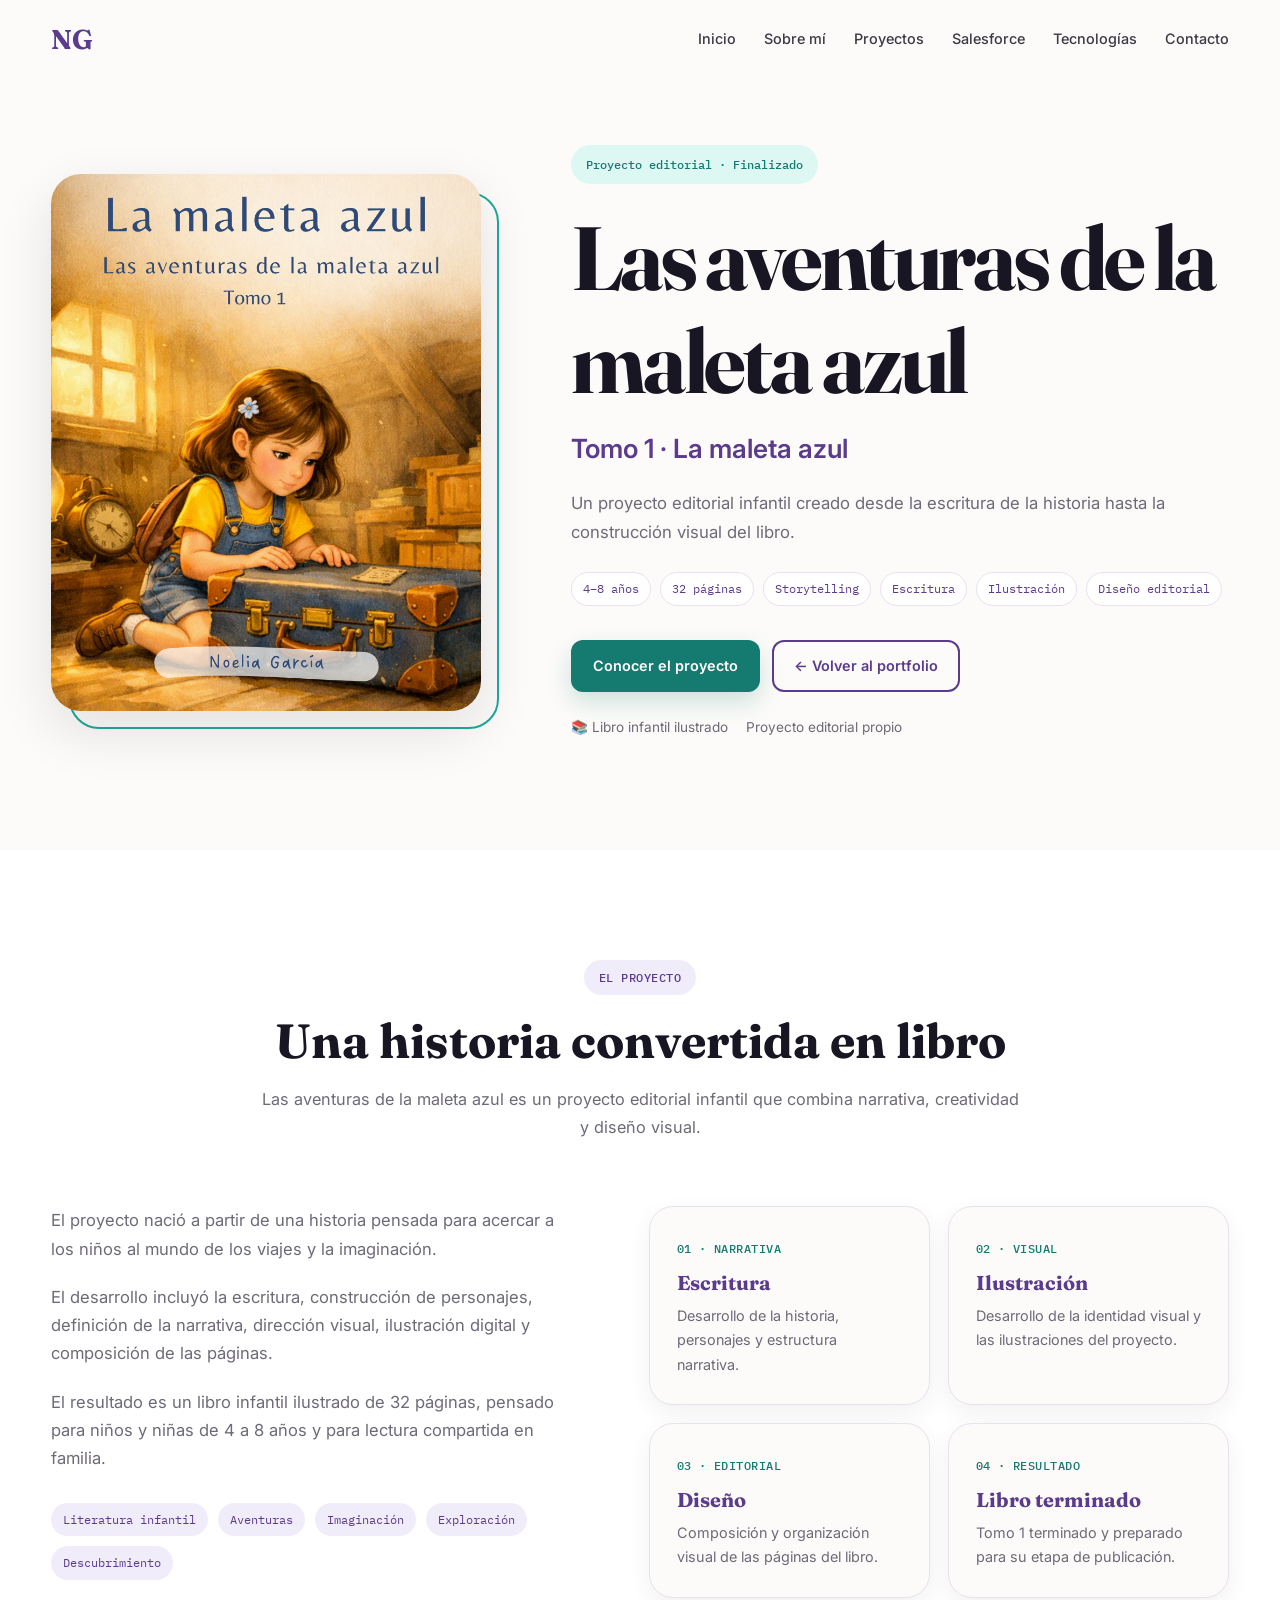
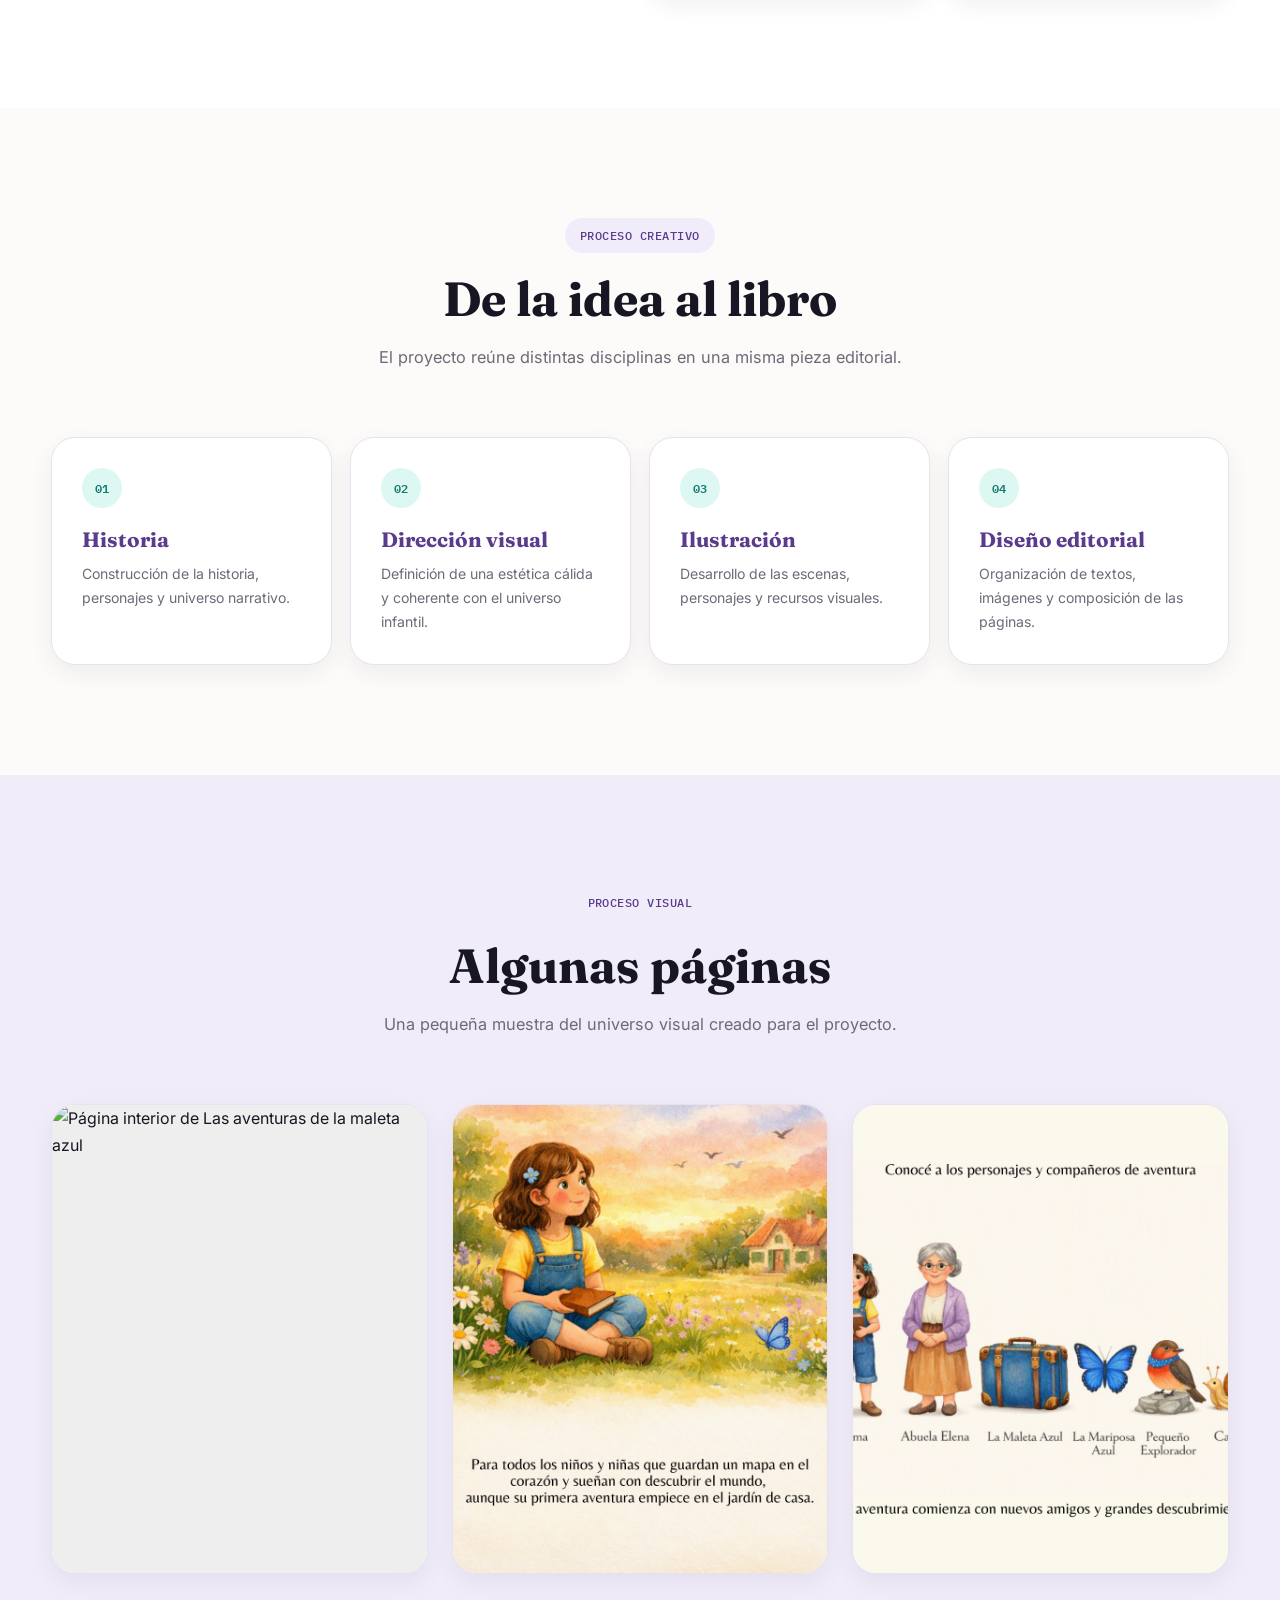
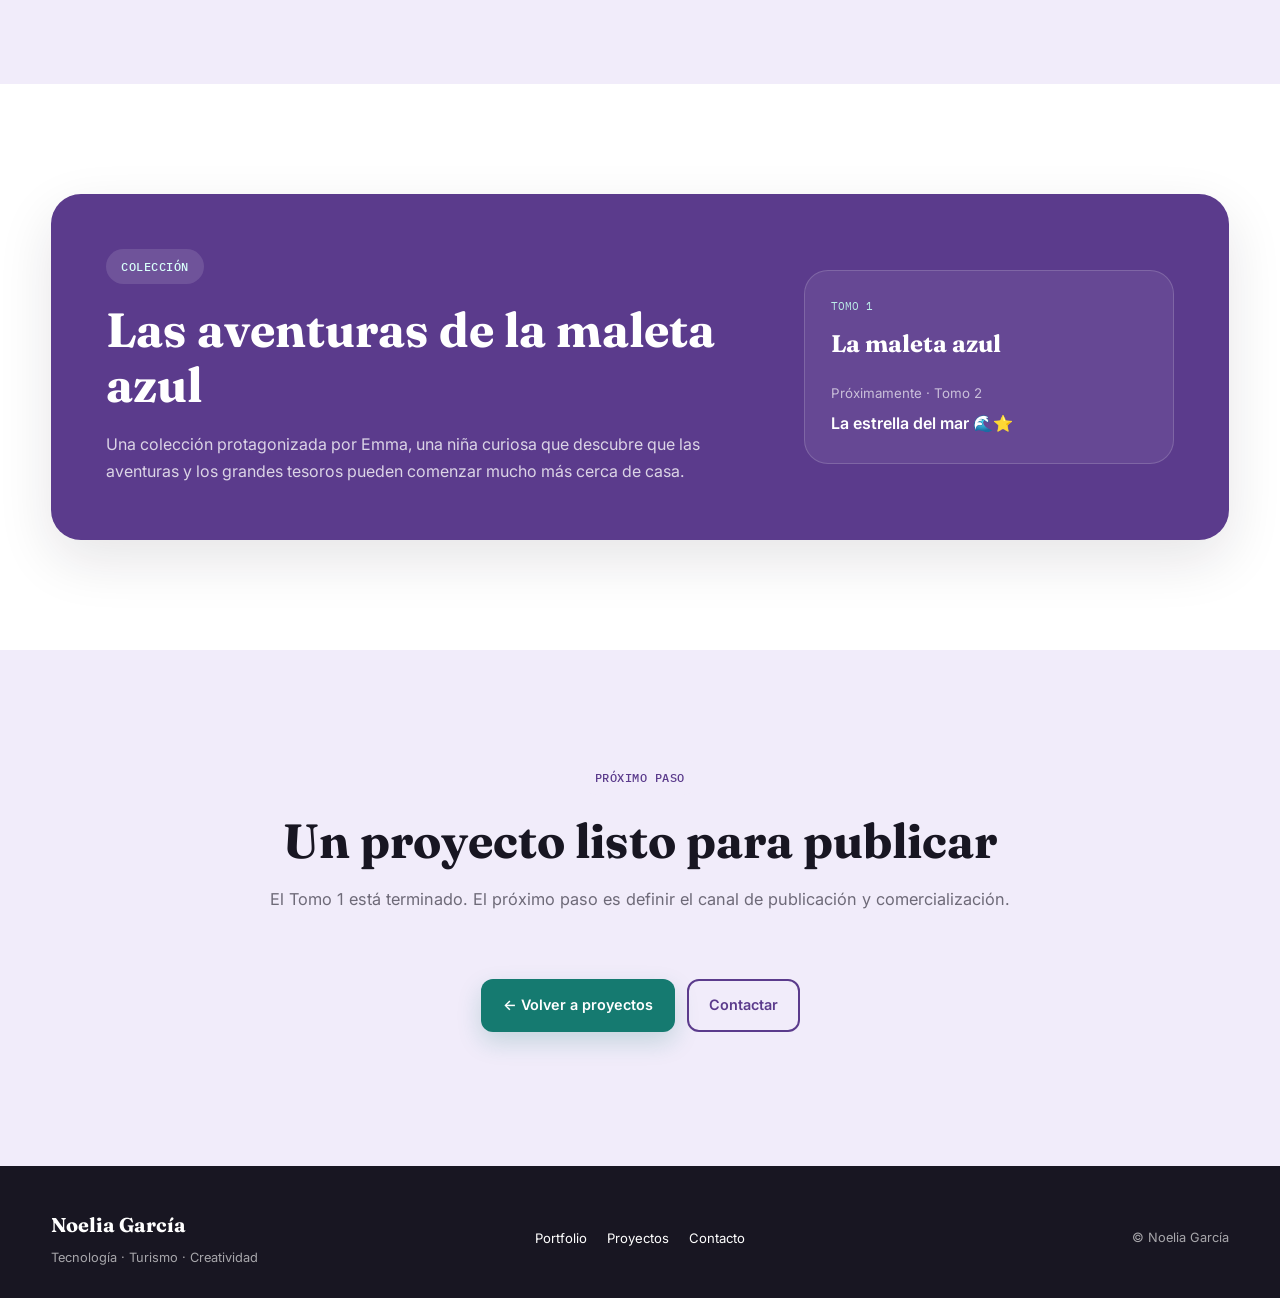
==== proyectos/maleta-azul/index.html @ 03e965e7 "Actualiza portfolio y agrega La Maleta Azul" ====
<!DOCTYPE html>
<html lang="es">

<head>

    <meta charset="UTF-8">

    <meta
        name="viewport"
        content="width=device-width, initial-scale=1.0"
    >

    <meta
        name="description"
        content="Las aventuras de la maleta azul — Tomo 1. Proyecto editorial infantil de Noelia García."
    >

    <meta
        name="author"
        content="Noelia García"
    >

    <meta
        name="theme-color"
        content="#5b3b8c"
    >


    <!-- OPEN GRAPH -->

    <meta
        property="og:title"
        content="Las aventuras de la maleta azul | Noelia García"
    >

    <meta
        property="og:description"
        content="Proyecto editorial infantil: escritura, storytelling, ilustración digital y diseño editorial."
    >

    <meta
        property="og:type"
        content="website"
    >


    <title>
        Las aventuras de la maleta azul | Noelia García
    </title>


    <!-- FAVICON -->

    <link
        rel="icon"
        href="../../favicon.ico"
    >


    <!-- GOOGLE FONTS -->

    <link
        rel="preconnect"
        href="https://fonts.googleapis.com"
    >

    <link
        rel="preconnect"
        href="https://fonts.gstatic.com"
        crossorigin
    >

    <link
        href="https://fonts.googleapis.com/css2?family=Fraunces:wght@500;600;700&family=IBM+Plex+Mono:wght@400;500&family=Inter:wght@300;400;500;600;700&display=swap"
        rel="stylesheet"
    >


    <!-- CSS -->

    <link
        rel="stylesheet"
        href="../../css/style.css"
    >

</head>


<body>


    <!-- =====================================================
         HEADER
    ====================================================== -->

    <header class="header">

        <div class="container header-inner">


            <a
                href="../../index.html"
                class="logo"
                aria-label="Noelia García - Inicio"
            >
                NG
            </a>


            <!-- MENÚ MOBILE -->

            <button
                class="menu-toggle"
                type="button"
                aria-label="Abrir menú"
                aria-expanded="false"
                aria-controls="main-navigation"
            >

                <span></span>
                <span></span>
                <span></span>

            </button>


            <nav
                class="navbar"
                id="main-navigation"
                aria-label="Navegación principal"
            >

                <ul>

                    <li>
                        <a href="../../index.html#home">
                            Inicio
                        </a>
                    </li>

                    <li>
                        <a href="../../index.html#about">
                            Sobre mí
                        </a>
                    </li>

                    <li>
                        <a href="../../index.html#projects">
                            Proyectos
                        </a>
                    </li>

                    <li>
                        <a href="../../index.html#salesforce">
                            Salesforce
                        </a>
                    </li>

                    <li>
                        <a href="../../index.html#skills">
                            Tecnologías
                        </a>
                    </li>

                    <li>
                        <a href="../../index.html#contact">
                            Contacto
                        </a>
                    </li>

                </ul>

            </nav>

        </div>

    </header>



    <main>


        <!-- =====================================================
             HERO DEL PROYECTO
        ====================================================== -->

        <section
            class="hero project-hero"
            id="project"
        >

            <div class="container hero-grid">


                <div class="hero-image">

                    <img
                        src="../../assets/images/projects/maleta-azul/portada.png"
                        alt="Portada de Las aventuras de la maleta azul - Tomo 1"
                    >

                </div>



                <div class="hero-content">

                    <span class="tag">
                        Proyecto editorial · Finalizado
                    </span>


                    <h1>
                        Las aventuras de la maleta azul
                    </h1>


                    <h2>
                        Tomo 1 · La maleta azul
                    </h2>


                    <p class="hero-description">

                        Un proyecto editorial infantil creado
                        desde la escritura de la historia hasta
                        la construcción visual del libro.

                    </p>


                    <div class="hero-tags">

                        <span>4–8 años</span>
                        <span>32 páginas</span>
                        <span>Storytelling</span>
                        <span>Escritura</span>
                        <span>Ilustración</span>
                        <span>Diseño editorial</span>

                    </div>


                    <div class="hero-buttons">

                        <a
                            href="#about-project"
                            class="btn btn-primary"
                        >
                            Conocer el proyecto
                        </a>


                        <a
                            href="../../index.html#projects"
                            class="btn btn-secondary"
                        >
                            ← Volver al portfolio
                        </a>

                    </div>


                    <div class="hero-note">

                        <span>
                            📚 Libro infantil ilustrado
                        </span>

                        <span>
                            Proyecto editorial propio
                        </span>

                    </div>

                </div>

            </div>

        </section>



        <!-- =====================================================
             SOBRE EL PROYECTO
        ====================================================== -->

        <section
            class="about section"
            id="about-project"
        >

            <div class="container">


                <div class="section-header">

                    <span class="section-tag">
                        El proyecto
                    </span>


                    <h2>
                        Una historia convertida en libro
                    </h2>


                    <p>

                        Las aventuras de la maleta azul es un
                        proyecto editorial infantil que combina
                        narrativa, creatividad y diseño visual.

                    </p>

                </div>



                <div class="about-grid">


                    <div class="about-text">

                        <p>

                            El proyecto nació a partir de una historia
                            pensada para acercar a los niños al mundo
                            de los viajes y la imaginación.

                        </p>


                        <p>

                            El desarrollo incluyó la escritura,
                            construcción de personajes, definición
                            de la narrativa, dirección visual,
                            ilustración digital y composición
                            de las páginas.

                        </p>


                        <p>

                            El resultado es un libro infantil
                            ilustrado de 32 páginas, pensado para
                            niños y niñas de 4 a 8 años y para
                            lectura compartida en familia.

                        </p>


                        <div class="project-detail-tags">

                            <span>
                                Literatura infantil
                            </span>

                            <span>
                                Aventuras
                            </span>

                            <span>
                                Imaginación
                            </span>

                            <span>
                                Exploración
                            </span>

                            <span>
                                Descubrimiento
                            </span>

                        </div>

                    </div>



                    <div class="about-cards">


                        <article class="about-card">

                            <span>
                                01 · Narrativa
                            </span>

                            <h3>
                                Escritura
                            </h3>

                            <p>

                                Desarrollo de la historia,
                                personajes y estructura narrativa.

                            </p>

                        </article>



                        <article class="about-card">

                            <span>
                                02 · Visual
                            </span>

                            <h3>
                                Ilustración
                            </h3>

                            <p>

                                Desarrollo de la identidad visual
                                y las ilustraciones del proyecto.

                            </p>

                        </article>



                        <article class="about-card">

                            <span>
                                03 · Editorial
                            </span>

                            <h3>
                                Diseño
                            </h3>

                            <p>

                                Composición y organización visual
                                de las páginas del libro.

                            </p>

                        </article>



                        <article class="about-card">

                            <span>
                                04 · Resultado
                            </span>

                            <h3>
                                Libro terminado
                            </h3>

                            <p>

                                Tomo 1 terminado y preparado
                                para su etapa de publicación.

                            </p>

                        </article>


                    </div>

                </div>

            </div>

        </section>



        <!-- =====================================================
             PROCESO
        ====================================================== -->

        <section class="project-process section">

            <div class="container">


                <div class="section-header">

                    <span class="section-tag">
                        Proceso creativo
                    </span>


                    <h2>
                        De la idea al libro
                    </h2>


                    <p>

                        El proyecto reúne distintas disciplinas
                        en una misma pieza editorial.

                    </p>

                </div>



                <div class="project-process-grid">


                    <article class="process-card">

                        <span class="process-number">
                            01
                        </span>

                        <h3>
                            Historia
                        </h3>

                        <p>

                            Construcción de la historia,
                            personajes y universo narrativo.

                        </p>

                    </article>



                    <article class="process-card">

                        <span class="process-number">
                            02
                        </span>

                        <h3>
                            Dirección visual
                        </h3>

                        <p>

                            Definición de una estética cálida
                            y coherente con el universo infantil.

                        </p>

                    </article>



                    <article class="process-card">

                        <span class="process-number">
                            03
                        </span>

                        <h3>
                            Ilustración
                        </h3>

                        <p>

                            Desarrollo de las escenas,
                            personajes y recursos visuales.

                        </p>

                    </article>



                    <article class="process-card">

                        <span class="process-number">
                            04
                        </span>

                        <h3>
                            Diseño editorial
                        </h3>

                        <p>

                            Organización de textos,
                            imágenes y composición de las páginas.

                        </p>

                    </article>


                </div>

            </div>

        </section>



        <!-- =====================================================
             GALERÍA
        ====================================================== -->

        <section
            class="projects section project-gallery"
            id="gallery"
        >

            <div class="container">


                <div class="section-header">

                    <span class="section-tag">
                        Proceso visual
                    </span>


                    <h2>
                        Algunas páginas
                    </h2>


                    <p>

                        Una pequeña muestra del universo visual
                        creado para el proyecto.

                    </p>

                </div>



                <div class="project-gallery-grid">


                    <article class="project-gallery-item">

                        <div class="project-image-wrap">

                            <img
                                src="../../assets/images/projects/maleta-azul/pagina-01.png"
                                alt="Página interior de Las aventuras de la maleta azul"
                                loading="lazy"
                            >

                        </div>

                    </article>



                    <article class="project-gallery-item">

                        <div class="project-image-wrap">

                            <img
                                src="../../assets/images/projects/maleta-azul/pagina-02.png"
                                alt="Página interior de Las aventuras de la maleta azul"
                                loading="lazy"
                            >

                        </div>

                    </article>



                    <article class="project-gallery-item">

                        <div class="project-image-wrap">

                            <img
                                src="../../assets/images/projects/maleta-azul/pagina-03.png"
                                alt="Página interior de Las aventuras de la maleta azul"
                                loading="lazy"
                            >

                        </div>

                    </article>


                </div>

            </div>

        </section>



        <!-- =====================================================
             COLECCIÓN
        ====================================================== -->

        <section class="project-collection section">

            <div class="container">


                <div class="project-collection-card">


                    <div>

                        <span class="section-tag">
                            Colección
                        </span>


                        <h2>
                            Las aventuras de la maleta azul
                        </h2>


                        <p>

                            Una colección protagonizada por Emma,
                            una niña curiosa que descubre que las
                            aventuras y los grandes tesoros pueden
                            comenzar mucho más cerca de casa.

                        </p>

                    </div>



                    <div class="collection-next">

                        <span>
                            TOMO 1
                        </span>

                        <strong>
                            La maleta azul
                        </strong>

                        <small>
                            Próximamente · Tomo 2
                        </small>

                        <b>
                            La estrella del mar 🌊⭐
                        </b>

                    </div>


                </div>

            </div>

        </section>



        <!-- =====================================================
             CTA
        ====================================================== -->

        <section
            class="contact section project-cta"
            id="contact"
        >

            <div class="container contact-container">


                <div class="section-header">

                    <span class="section-tag">
                        Próximo paso
                    </span>


                    <h2>
                        Un proyecto listo para publicar
                    </h2>


                    <p>

                        El Tomo 1 está terminado.
                        El próximo paso es definir el canal
                        de publicación y comercialización.

                    </p>

                </div>


                <div class="hero-buttons">

                    <a
                        href="../../index.html#projects"
                        class="btn btn-primary"
                    >
                        ← Volver a proyectos
                    </a>


                    <a
                        href="../../index.html#contact"
                        class="btn btn-secondary"
                    >
                        Contactar

                    </a>

                </div>

            </div>

        </section>


    </main>



    <!-- =====================================================
         BACK TO TOP
    ====================================================== -->

    <button
        id="backToTop"
        class="back-to-top"
        type="button"
        aria-label="Volver arriba"
    >
        ↑
    </button>



    <!-- =====================================================
         FOOTER
    ====================================================== -->

    <footer class="footer">

        <div class="container footer-inner">


            <div>

                <strong>
                    Noelia García
                </strong>

                <p>
                    Tecnología · Turismo · Creatividad
                </p>

            </div>


            <div class="footer-links">

                <a href="../../index.html">
                    Portfolio
                </a>

                <a href="../../index.html#projects">
                    Proyectos
                </a>

                <a href="../../index.html#contact">
                    Contacto
                </a>

            </div>


            <p class="footer-copy">

                ©
                <span id="currentYear"></span>
                Noelia García

            </p>

        </div>

    </footer>



    <!-- JAVASCRIPT -->

    <script src="../../js/script.js"></script>

</body>

</html>
---- css/style.css ----
/* =====================================================
   VARIABLES
===================================================== */

:root {

    --ink: #181622;
    --paper: #fcfbf9;
    --white: #ffffff;

    --violet: #5b3b8c;
    --violet-dark: #43296b;
    --violet-deep: #30204d;
    --violet-light: #f1ecfa;

    --aqua: #1fa89a;
    --aqua-dark: #157a70;
    --aqua-light: #ddf7f3;

    --stone: #6e6a78;
    --border: #e7e2ee;

    --shadow-sm:
        0 8px 24px rgba(24, 22, 34, 0.06);

    --shadow-md:
        0 20px 55px rgba(24, 22, 34, 0.11);

    --radius-md: 16px;
    --radius-lg: 24px;
    --radius-xl: 30px;

    --max-width: 1180px;

    --transition: 0.3s ease;
}



/* =====================================================
   RESET
===================================================== */

* {
    margin: 0;
    padding: 0;
    box-sizing: border-box;
}


html {
    scroll-behavior: smooth;
    scroll-padding-top: 90px;
}


body {
    background: var(--paper);
    color: var(--ink);

    font-family: 'Inter', sans-serif;

    line-height: 1.7;

    overflow-x: hidden;
}


a {
    color: inherit;
    text-decoration: none;
}


button,
a {
    -webkit-tap-highlight-color: transparent;
}


button {
    font: inherit;
}


a:focus-visible,
button:focus-visible {
    outline: 3px solid var(--aqua);
    outline-offset: 4px;
}


ul {
    list-style: none;
}


img {
    width: 100%;
    display: block;
}


h1,
h2,
h3 {
    font-family: 'Fraunces', serif;
    line-height: 1.15;
    color: var(--ink);
}


p {
    color: var(--stone);
}


.container {
    width: min(92%, var(--max-width));
    margin-inline: auto;
}



/* =====================================================
   SECTIONS
===================================================== */

.section {
    padding: 110px 0;
}


.section-header {
    max-width: 760px;
    margin: 0 auto 65px;
    text-align: center;
}


.section-tag {
    display: inline-block;

    margin-bottom: 18px;

    padding: 7px 15px;

    border-radius: 999px;

    background: var(--violet-light);
    color: var(--violet);

    font-family: 'IBM Plex Mono', monospace;

    font-size: 0.78rem;
    font-weight: 500;

    letter-spacing: 0.04em;
    text-transform: uppercase;
}


.section-header h2 {
    margin-bottom: 18px;

    font-size: clamp(2rem, 4vw, 3rem);
}


.section-header p {
    font-size: 1.02rem;
}



/* =====================================================
   HEADER
===================================================== */

.header {
    position: fixed;

    inset: 0 0 auto;

    z-index: 1000;

    background: rgba(252, 251, 249, 0.94);

    border-bottom: 1px solid transparent;

    backdrop-filter: blur(16px);

    transition:
        box-shadow var(--transition),
        border-color var(--transition);
}


.header.scrolled {

    border-color: var(--border);

    box-shadow:
        0 10px 35px rgba(24, 22, 34, 0.06);

}


.header-inner {

    min-height: 78px;

    display: flex;

    align-items: center;

    justify-content: space-between;

    gap: 30px;

}


.logo {

    color: var(--violet);

    font-family: 'Fraunces', serif;

    font-size: 1.7rem;
    font-weight: 700;

    transition:
        color var(--transition),
        transform var(--transition);

}


.logo:hover {

    color: var(--aqua);

    transform: translateY(-1px);

}


.navbar ul {

    display: flex;

    align-items: center;

    gap: 28px;

}


.navbar a {

    position: relative;

    color: #3d3946;

    font-size: 0.9rem;

    font-weight: 500;

    transition: color var(--transition);

}


.navbar a::after {

    content: '';

    position: absolute;

    left: 0;
    bottom: -7px;

    width: 100%;
    height: 2px;

    background: var(--aqua);

    transform: scaleX(0);

    transform-origin: center;

    transition: transform var(--transition);

}


.navbar a:hover,
.navbar a.active {

    color: var(--aqua-dark);

}


.navbar a:hover::after,
.navbar a.active::after {

    transform: scaleX(1);

}



/* =====================================================
   MENU MOBILE
===================================================== */

.menu-toggle {

    display: none;

    width: 44px;
    height: 44px;

    border: 1px solid var(--border);

    border-radius: 12px;

    background: var(--white);

    cursor: pointer;

}


.menu-toggle span {

    display: block;

    width: 20px;
    height: 2px;

    margin: 4px auto;

    background: var(--violet);

    transition:
        transform var(--transition),
        opacity var(--transition);

}



/* =====================================================
   HERO
===================================================== */

.hero {

    min-height: 100vh;

    padding: 145px 0 90px;

    display: flex;

    align-items: center;

    background: var(--paper);

}


.hero-grid {

    display: grid;

    grid-template-columns:
        minmax(280px, 430px)
        1fr;

    gap: clamp(45px, 7vw, 90px);

    align-items: center;

}


.hero-image {

    position: relative;

}


.hero-image::before {

    content: '';

    position: absolute;

    inset: 18px -18px -18px 18px;

    border: 2px solid var(--aqua);

    border-radius: var(--radius-xl);

    z-index: 0;

    transition:
        transform var(--transition),
        border-color var(--transition);

}


.hero-image:hover::before {

    transform: translate(-5px, -5px);

    border-color: var(--violet);

}


.hero-image img {

    position: relative;

    z-index: 1;

    aspect-ratio: 4 / 5;

    object-fit: cover;

    border-radius: var(--radius-xl);

    box-shadow: var(--shadow-md);

}


.tag {

    display: inline-block;

    margin-bottom: 22px;

    padding: 9px 15px;

    border-radius: 999px;

    background: var(--aqua-light);

    color: var(--aqua-dark);

    font-family: 'IBM Plex Mono', monospace;

    font-size: 0.78rem;
    font-weight: 500;

}


.hero h1 {

    margin-bottom: 18px;

    color: var(--ink);

    font-size: clamp(3.3rem, 7vw, 5.6rem);

    letter-spacing: -0.035em;

}


.hero h2 {

    max-width: 700px;

    margin-bottom: 22px;

    color: var(--violet);

    font-family: 'Inter', sans-serif;

    font-size: clamp(1.2rem, 2.3vw, 1.65rem);

    font-weight: 600;

    line-height: 1.4;

}


.hero-description {

    max-width: 720px;

    margin-bottom: 26px;

    font-size: 1.05rem;

}


.hero-tags,
.project-tech {

    display: flex;

    flex-wrap: wrap;

    gap: 9px;

}


.hero-tags span,
.project-tech span {

    padding: 6px 11px;

    border: 1px solid var(--border);

    border-radius: 999px;

    background: var(--white);

    color: var(--violet);

    font-family: 'IBM Plex Mono', monospace;

    font-size: 0.72rem;

    transition:
        background var(--transition),
        border-color var(--transition),
        color var(--transition);

}


.hero-tags span:hover,
.project-tech span:hover {

    border-color: var(--aqua);

    background: var(--aqua-light);

    color: var(--aqua-dark);

}


.hero-buttons {

    display: flex;

    flex-wrap: wrap;

    gap: 12px;

    margin: 34px 0 24px;

}


.btn {

    display: inline-flex;

    align-items: center;
    justify-content: center;

    min-height: 48px;

    padding: 12px 20px;

    border: 2px solid transparent;

    border-radius: 12px;

    font-size: 0.9rem;

    font-weight: 600;

    transition:
        transform var(--transition),
        background var(--transition),
        color var(--transition),
        border-color var(--transition),
        box-shadow var(--transition);

}


.btn:hover {

    transform: translateY(-3px);

}


.btn-primary {

    background: var(--aqua-dark);

    color: var(--white);

    box-shadow:
        0 10px 25px rgba(21, 122, 112, 0.2);

}


.btn-primary:hover {

    background: var(--violet);

    box-shadow:
        0 14px 30px rgba(31, 168, 154, 0.25);

}


.btn-secondary {

    border-color: var(--violet);

    color: var(--violet);

    background: transparent;

}


.btn-secondary:hover {

    background: var(--violet);

    color: var(--white);

}


.btn-outline {

    border-color: var(--border);

    color: var(--ink);

    background: var(--white);

}


.btn-outline:hover {

    border-color: var(--aqua);

    color: var(--aqua-dark);

    background: var(--aqua-light);

}


.btn-light {

    background: var(--white);

    color: var(--violet);

}


.hero-note {

    display: flex;

    flex-wrap: wrap;

    gap: 18px;

    color: var(--stone);

    font-size: 0.85rem;

}



/* =====================================================
   ABOUT
===================================================== */

.about {
    background: var(--white);
}


.about-grid {

    display: grid;

    grid-template-columns: 1fr 1.1fr;

    gap: 70px;

    align-items: start;

}


.about-text {
    font-size: 1.04rem;
}


.about-text p + p {
    margin-top: 20px;
}


.about-text .btn {
    margin-top: 12px;
}


.about-cards {

    display: grid;

    grid-template-columns:
        repeat(2, 1fr);

    gap: 18px;

}


.about-card {

    padding: 27px;

    border: 1px solid var(--border);

    border-radius: var(--radius-lg);

    background: var(--paper);

    box-shadow: var(--shadow-sm);

    transition:
        transform var(--transition),
        box-shadow var(--transition),
        border-color var(--transition);

}


.about-card:hover {

    transform: translateY(-6px);

    border-color: rgba(31, 168, 154, 0.45);

    box-shadow: var(--shadow-md);

}


.about-card span,
.timeline-label,
.profile-kicker {

    display: inline-block;

    margin-bottom: 12px;

    color: var(--aqua-dark);

    font-family: 'IBM Plex Mono', monospace;

    font-size: 0.72rem;

    font-weight: 500;

    letter-spacing: 0.04em;

    text-transform: uppercase;

}


.about-card h3 {

    margin-bottom: 10px;

    color: var(--violet);

    font-size: 1.25rem;

}


.about-card p {
    font-size: 0.9rem;
}



/* =====================================================
   PROJECTS
===================================================== */

.projects {
    background: var(--violet-light);
}


.projects-grid {

    display: grid;

    grid-template-columns:
        repeat(2, minmax(0, 1fr));

    gap: 28px;

}


.project-card {

    overflow: hidden;

    border: 1px solid var(--border);

    border-radius: var(--radius-lg);

    background: var(--white);

    box-shadow: var(--shadow-sm);

    transition:
        transform var(--transition),
        box-shadow var(--transition),
        border-color var(--transition);

}


.project-card:hover {

    transform: translateY(-8px);

    border-color: rgba(91, 59, 140, 0.2);

    box-shadow: var(--shadow-md);

}


.project-card.featured {

    grid-column: span 2;

}


.project-image-wrap {

    position: relative;

    overflow: hidden;

    background: #eee;

}


.project-image-wrap img {

    height: 270px;

    object-fit: cover;

    transition:
        transform 0.5s ease;

}


.project-card:hover .project-image-wrap img {

    transform: scale(1.035);

}


.project-label {

    position: absolute;

    left: 20px;
    bottom: 18px;

    padding: 7px 12px;

    border-radius: 999px;

    background: rgba(24, 22, 34, 0.78);

    color: var(--white);

    font-family: 'IBM Plex Mono', monospace;

    font-size: 0.7rem;

}


.project-content {

    padding: 28px;

}


.project-category {

    display: inline-block;

    margin-bottom: 13px;

    color: var(--aqua-dark);

    font-family: 'IBM Plex Mono', monospace;

    font-size: 0.75rem;

    font-weight: 500;

    text-transform: uppercase;

}


.project-content h3 {

    margin-bottom: 13px;

    color: var(--violet);

    font-size: 1.65rem;

}


.project-content p {

    margin-bottom: 20px;

    font-size: 0.92rem;

}


.project-tech span {

    background: var(--violet-light);

    border-color: transparent;

}


.project-footer {

    min-height: 48px;

    margin-top: 25px;

    padding-top: 18px;

    display: flex;

    align-items: center;

    justify-content: space-between;

    gap: 15px;

    border-top: 1px solid var(--border);

}


.status {

    display: inline-flex;

    padding: 6px 11px;

    border-radius: 999px;

    background: var(--aqua-light);

    color: var(--aqua-dark);

    font-size: 0.72rem;

    font-weight: 600;

}


.status.development {

    background: var(--violet-light);

    color: var(--violet);

}


.project-links {

    display: flex;

    flex-wrap: wrap;

    gap: 14px;

}


.project-footer a {

    color: var(--aqua-dark);

    font-size: 0.85rem;

    font-weight: 700;

    transition: color var(--transition);

}


.project-footer a:hover {

    color: var(--violet);

}



/* =====================================================
   SALESFORCE
===================================================== */

.salesforce {
    background: var(--white);
}


.salesforce-grid {

    display: grid;

    grid-template-columns: 330px 1fr;

    gap: 65px;

    align-items: start;

}


.profile-card {

    position: sticky;

    top: 105px;

    padding: 36px;

    border-radius: var(--radius-xl);

    background: var(--violet);

    color: var(--white);

    box-shadow: var(--shadow-md);

}


.profile-card h3 {

    margin-bottom: 14px;

    color: var(--white);

    font-size: 2rem;

}


.profile-card p {

    margin-bottom: 25px;

    color: rgba(255, 255, 255, 0.8);

}


.timeline {

    position: relative;

    padding-left: 38px;

}


.timeline::before {

    content: '';

    position: absolute;

    top: 0;
    bottom: 0;
    left: 8px;

    width: 2px;

    background: var(--border);

}


.timeline-item {

    position: relative;

    margin-bottom: 28px;

}


.timeline-dot {

    position: absolute;

    top: 26px;
    left: -38px;

    width: 18px;
    height: 18px;

    border: 4px solid var(--white);

    border-radius: 50%;

    background: var(--aqua);

    box-shadow:
        0 0 0 1px var(--border);

}


.timeline-content {

    padding: 26px;

    border: 1px solid var(--border);

    border-radius: var(--radius-lg);

    background: var(--paper);

    box-shadow: var(--shadow-sm);

    transition:
        transform var(--transition),
        border-color var(--transition),
        box-shadow var(--transition);

}


.timeline-content:hover {

    transform: translateX(5px);

    border-color: rgba(31, 168, 154, 0.35);

    box-shadow: var(--shadow-md);

}


.timeline-content h3 {

    margin-bottom: 10px;

    color: var(--violet);

    font-size: 1.35rem;

}


.timeline-content p {

    font-size: 0.92rem;

}



/* =====================================================
   SKILLS
===================================================== */

.skills {
    background: var(--paper);
}


.skills-grid {

    display: grid;

    grid-template-columns:
        repeat(4, minmax(0, 1fr));

    gap: 18px;

}


.skill-card {

    min-height: 150px;

    padding: 24px;

    border: 1px solid var(--border);

    border-radius: var(--radius-lg);

    background: var(--white);

    box-shadow: var(--shadow-sm);

    transition:
        transform var(--transition),
        border-color var(--transition),
        box-shadow var(--transition);

}


.skill-card:hover {

    transform: translateY(-5px);

    border-color: rgba(31, 168, 154, 0.45);

    box-shadow: var(--shadow-md);

}


.skill-card span {

    color: var(--aqua-dark);

    font-family: 'IBM Plex Mono', monospace;

    font-size: 0.65rem;

    font-weight: 500;

}


.skill-card h3 {

    margin: 9px 0 8px;

    color: var(--violet);

    font-size: 1.25rem;

}


.skill-card p {

    font-size: 0.82rem;

}



/* =====================================================
   CONTACT
===================================================== */

.contact {
    background: var(--violet-light);
}


.contact-grid {

    max-width: 900px;

    margin: 0 auto;

    display: grid;

    grid-template-columns:
        repeat(2, 1fr);

    gap: 16px;

}


.contact-card {

    display: grid;

    grid-template-columns: 48px 1fr auto;

    align-items: center;

    gap: 15px;

    padding: 20px;

    border: 1px solid var(--border);

    border-radius: 18px;

    background: var(--white);

    transition:
        transform var(--transition),
        box-shadow var(--transition),
        border-color var(--transition);

}


.contact-card:hover {

    transform: translateY(-4px);

    border-color: rgba(31, 168, 154, 0.45);

    box-shadow: var(--shadow-md);

}


.contact-icon {

    width: 48px;
    height: 48px;

    display: grid;

    place-items: center;

    border-radius: 14px;

    background: var(--aqua-light);

    color: var(--aqua-dark);

    font-family: 'IBM Plex Mono', monospace;

    font-size: 0.8rem;

    font-weight: 600;

}


.contact-card strong,
.contact-card small {

    display: block;

}


.contact-card strong {
    color: var(--violet);
}


.contact-card small {

    margin-top: 2px;

    color: var(--stone);

    font-size: 0.8rem;

}


.contact-card > span:last-child {

    color: var(--aqua-dark);

    font-weight: 700;

}



/* =====================================================
   PROJECT DETAIL
===================================================== */

.project-hero {

    min-height: auto;

    padding-top: 145px;

    padding-bottom: 110px;

}


.project-detail-tags {

    display: flex;

    flex-wrap: wrap;

    gap: 10px;

    margin-top: 30px;

}


.project-detail-tags span {

    padding: 7px 12px;

    border-radius: 999px;

    background: var(--violet-light);

    color: var(--violet);

    font-family: 'IBM Plex Mono', monospace;

    font-size: 0.72rem;

}



/* =====================================================
   PROJECT PROCESS
===================================================== */

.project-process {

    background: var(--paper);

}


.project-process-grid {

    display: grid;

    grid-template-columns:
        repeat(4, 1fr);

    gap: 18px;

}


.process-card {

    position: relative;

    padding: 30px;

    border: 1px solid var(--border);

    border-radius: var(--radius-lg);

    background: var(--white);

    box-shadow: var(--shadow-sm);

    transition:
        transform var(--transition),
        box-shadow var(--transition),
        border-color var(--transition);

}


.process-card:hover {

    transform: translateY(-6px);

    border-color: rgba(31, 168, 154, 0.4);

    box-shadow: var(--shadow-md);

}


.process-number {

    display: inline-flex;

    align-items: center;

    justify-content: center;

    width: 40px;
    height: 40px;

    margin-bottom: 20px;

    border-radius: 50%;

    background: var(--aqua-light);

    color: var(--aqua-dark);

    font-family: 'IBM Plex Mono', monospace;

    font-size: 0.75rem;

    font-weight: 600;

}


.process-card h3 {

    margin-bottom: 10px;

    color: var(--violet);

    font-size: 1.3rem;

}


.process-card p {

    font-size: 0.88rem;

}



/* =====================================================
   PROJECT GALLERY
===================================================== */

.project-gallery {

    background: var(--violet-light);

}


.project-gallery-grid {

    display: grid;

    grid-template-columns:
        repeat(3, 1fr);

    gap: 24px;

}


.project-gallery-item {

    overflow: hidden;

    border: 1px solid var(--border);

    border-radius: var(--radius-lg);

    background: var(--white);

    box-shadow: var(--shadow-sm);

    transition:
        transform var(--transition),
        box-shadow var(--transition);

}


.project-gallery-item:hover {

    transform: translateY(-6px);

    box-shadow: var(--shadow-md);

}


.project-gallery-item .project-image-wrap {

    aspect-ratio: 4 / 5;

}


.project-gallery-item .project-image-wrap img {

    width: 100%;
    height: 100%;

    object-fit: cover;

    transition: transform 0.5s ease;

}


.project-gallery-item:hover img {

    transform: scale(1.025);

}



/* =====================================================
   PROJECT COLLECTION
===================================================== */

.project-collection {

    background: var(--white);

}


.project-collection-card {

    display: grid;

    grid-template-columns: 1.4fr 0.8fr;

    gap: 50px;

    align-items: center;

    padding: 55px;

    border-radius: var(--radius-xl);

    background: var(--violet);

    box-shadow: var(--shadow-md);

}


.project-collection-card h2 {

    margin-bottom: 18px;

    color: var(--white);

    font-size: clamp(2rem, 4vw, 3rem);

}


.project-collection-card p {

    max-width: 650px;

    color: rgba(255, 255, 255, 0.78);

}


.project-collection-card .section-tag {

    background: rgba(255, 255, 255, 0.12);

    color: #d8fff9;

}


.collection-next {

    padding: 26px;

    border: 1px solid rgba(255, 255, 255, 0.16);

    border-radius: var(--radius-lg);

    background: rgba(255, 255, 255, 0.07);

}


.collection-next span {

    display: block;

    margin-bottom: 8px;

    color: #bceee8;

    font-family: 'IBM Plex Mono', monospace;

    font-size: 0.7rem;

}


.collection-next strong {

    display: block;

    margin-bottom: 18px;

    color: var(--white);

    font-family: 'Fraunces', serif;

    font-size: 1.5rem;

}


.collection-next small {

    display: block;

    margin-bottom: 5px;

    color: rgba(255, 255, 255, 0.65);

}


.collection-next b {

    color: var(--white);

    font-weight: 600;

}



/* =====================================================
   PROJECT CTA
===================================================== */

.project-cta {

    background: var(--violet-light);

}


.project-cta .hero-buttons {

    justify-content: center;

}



/* =====================================================
   FOOTER
===================================================== */

.footer {

    padding: 42px 0 30px;

    background: var(--ink);

    color: var(--white);

}


.footer-inner {

    display: grid;

    grid-template-columns:
        1fr auto 1fr;

    align-items: center;

    gap: 30px;

}


.footer strong {

    font-family: 'Fraunces', serif;

    font-size: 1.25rem;

}


.footer p {

    margin-top: 5px;

    color: rgba(255, 255, 255, 0.62);

    font-size: 0.8rem;

}


.footer-links {

    display: flex;

    gap: 20px;

    font-size: 0.82rem;

}


.footer-links a {

    transition: color var(--transition);

}


.footer-links a:hover {

    color: #7ddbd1;

}


.footer-copy {

    margin: 0 !important;

    text-align: right;

}



/* =====================================================
   BACK TO TOP
===================================================== */

.back-to-top {

    position: fixed;

    right: 24px;
    bottom: 24px;

    z-index: 900;

    width: 48px;
    height: 48px;

    display: grid;

    place-items: center;

    border: 0;

    border-radius: 50%;

    background: var(--aqua);

    color: var(--white);

    font-size: 1.15rem;

    cursor: pointer;

    opacity: 0;

    visibility: hidden;

    transform: translateY(10px);

    transition:
        opacity var(--transition),
        visibility var(--transition),
        transform var(--transition),
        background var(--transition);

    box-shadow: var(--shadow-md);

}


.back-to-top.show {

    opacity: 1;

    visibility: visible;

    transform: translateY(0);

}


.back-to-top:hover {

    background: var(--violet);

}



/* =====================================================
   ANIMACIONES
===================================================== */

.fade-up {

    opacity: 0;

    transform: translateY(24px);

    transition:
        opacity 0.7s ease,
        transform 0.7s ease;

}


.fade-up.visible {

    opacity: 1;

    transform: translateY(0);

}



/* =====================================================
   RESPONSIVE — TABLET
===================================================== */

@media (max-width: 1050px) {


    .hero-grid {

        grid-template-columns:
            minmax(260px, 360px)
            1fr;

    }


    .skills-grid {

        grid-template-columns:
            repeat(3, 1fr);

    }


    .project-process-grid {

        grid-template-columns:
            repeat(2, 1fr);

    }


    .project-collection-card {

        grid-template-columns: 1fr;

    }

}



/* =====================================================
   RESPONSIVE — MOBILE NAVIGATION
===================================================== */

@media (max-width: 850px) {


    .menu-toggle {

        display: block;

    }


    .navbar {

        position: absolute;

        top: 78px;
        left: 0;

        width: 100%;

        display: none;

        border-bottom: 1px solid var(--border);

        background: rgba(255, 255, 255, 0.98);

    }


    .navbar.active {

        display: block;

    }


    .navbar ul {

        flex-direction: column;

        align-items: stretch;

        gap: 0;

        padding: 15px 4%;

    }


    .navbar li + li {

        border-top: 1px solid var(--border);

    }


    .navbar a {

        display: block;

        padding: 14px 0;

    }


    .navbar a::after {

        display: none;

    }


    .hero-grid,
    .about-grid,
    .salesforce-grid {

        grid-template-columns: 1fr;

    }


    .hero-image {

        max-width: 360px;

        margin: 0 auto;

    }


    .hero-content {

        text-align: center;

    }


    .hero-description {

        margin-inline: auto;

    }


    .hero-tags,
    .hero-buttons,
    .hero-note {

        justify-content: center;

    }


    .profile-card {

        position: static;

    }


    .projects-grid {

        grid-template-columns: 1fr;

    }


    .project-card.featured {

        grid-column: auto;

    }


    .skills-grid {

        grid-template-columns:
            repeat(2, 1fr);

    }


    .project-gallery-grid {

        grid-template-columns:
            repeat(2, 1fr);

    }


    .footer-inner {

        grid-template-columns: 1fr;

        text-align: center;

    }


    .footer-links {

        justify-content: center;

        flex-wrap: wrap;

    }


    .footer-copy {

        text-align: center;

    }

}



/* =====================================================
   RESPONSIVE — MOBILE
===================================================== */

@media (max-width: 600px) {


    .section {

        padding: 80px 0;

    }


    .section-header {

        margin-bottom: 45px;

    }


    .hero {

        padding-top: 125px;

    }


    .project-hero {

        padding-top: 125px;

    }


    .hero-image {

        max-width: 290px;

    }


    .hero-image::before {

        inset: 12px -12px -12px 12px;

    }


    .hero h1 {

        font-size: 3rem;

    }


    .hero h2 {

        font-size: 1.15rem;

    }


    .hero-description {

        font-size: 0.95rem;

    }


    .hero-buttons {

        flex-direction: column;

    }


    .hero-buttons .btn {

        width: 100%;

    }


    .about-cards,
    .contact-grid,
    .skills-grid,
    .project-process-grid,
    .project-gallery-grid {

        grid-template-columns: 1fr;

    }


    .project-image-wrap img {

        height: 220px;

    }


    .project-gallery-item .project-image-wrap {

        aspect-ratio: 4 / 5;

    }


    .project-content,
    .about-card,
    .timeline-content,
    .profile-card,
    .skill-card,
    .process-card {

        padding: 22px;

    }


    .project-footer {

        align-items: flex-start;

        flex-direction: column;

    }


    .project-collection-card {

        padding: 28px;

    }


    .project-collection-card h2 {

        font-size: 2rem;

    }


    .contact-card {

        grid-template-columns:
            44px 1fr auto;

    }


    .contact-icon {

        width: 44px;
        height: 44px;

    }


    .back-to-top {

        right: 18px;
        bottom: 18px;

    }

}



/* =====================================================
   REDUCED MOTION
===================================================== */

@media (prefers-reduced-motion: reduce) {


    html {

        scroll-behavior: auto;

    }


    *,
    *::before,
    *::after {

        animation-duration: 0.01ms !important;

        animation-iteration-count: 1 !important;

        transition-duration: 0.01ms !important;

        scroll-behavior: auto !important;

    }

}
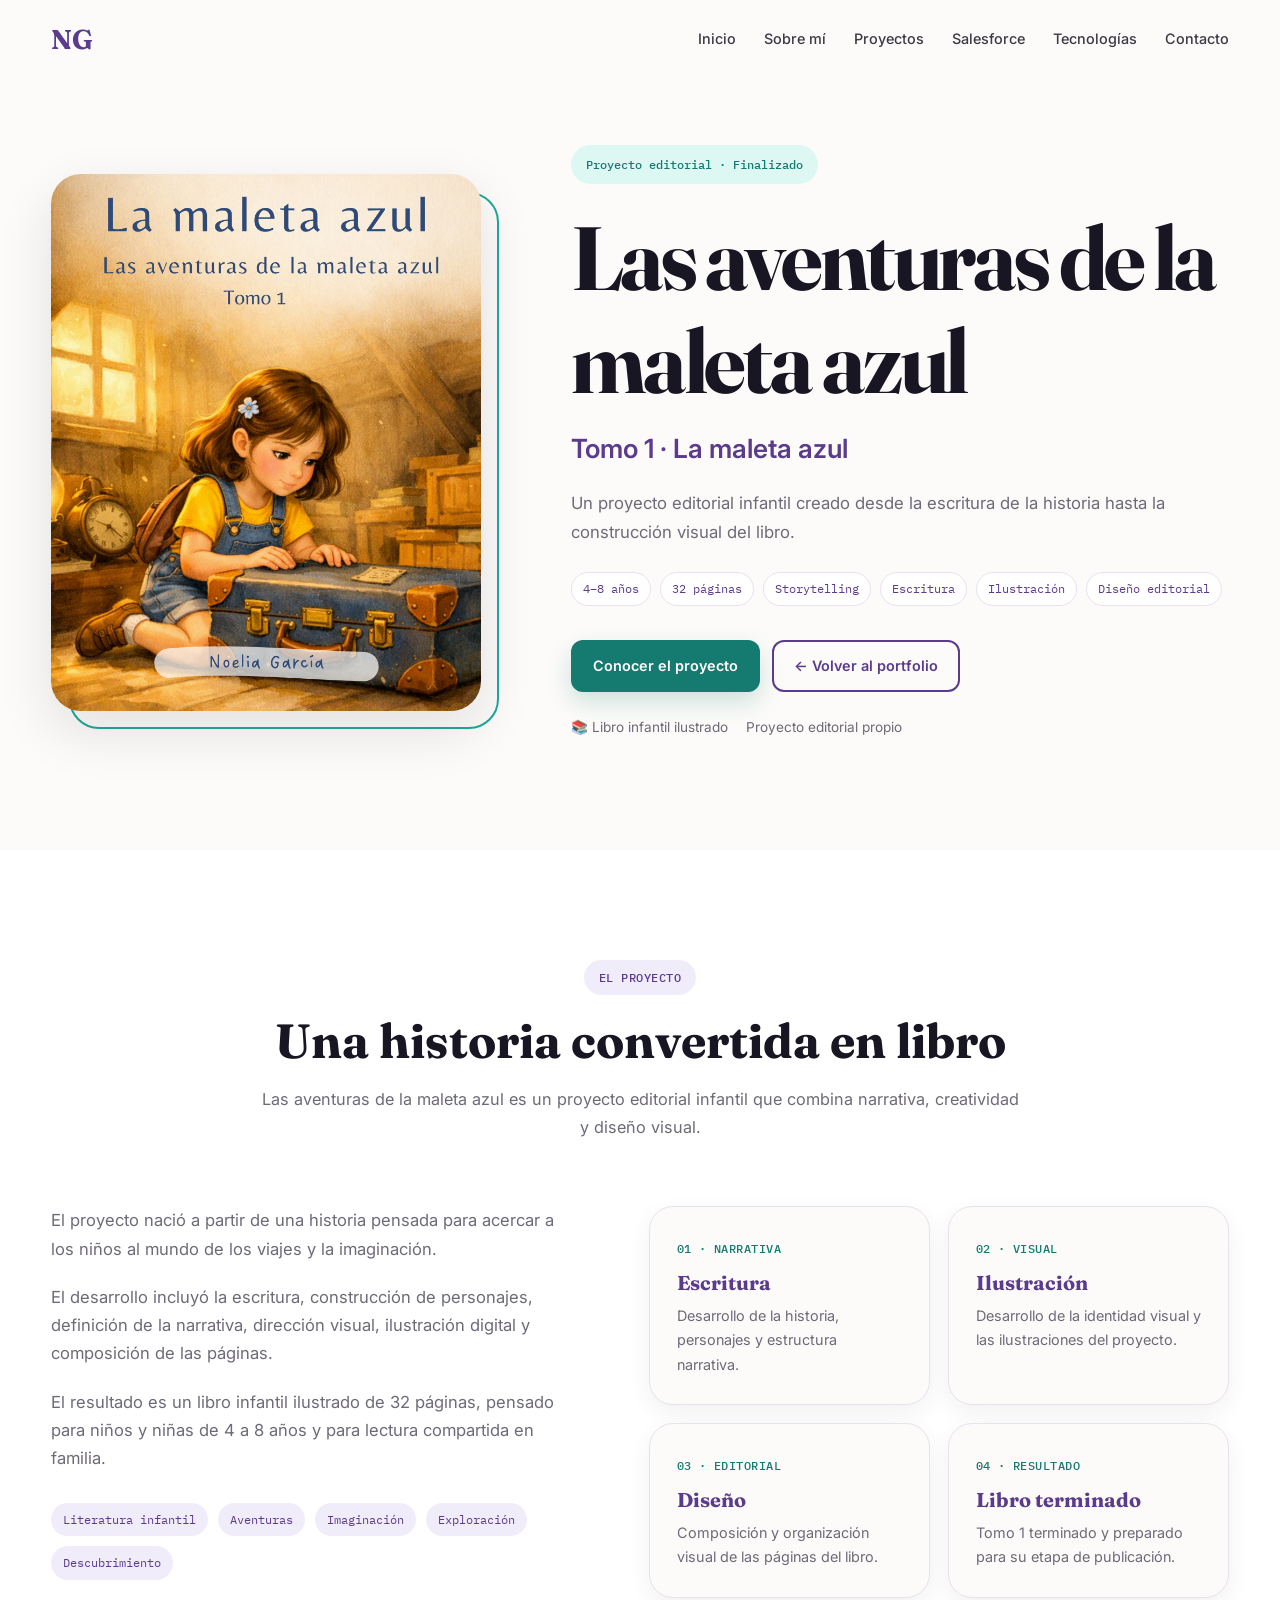
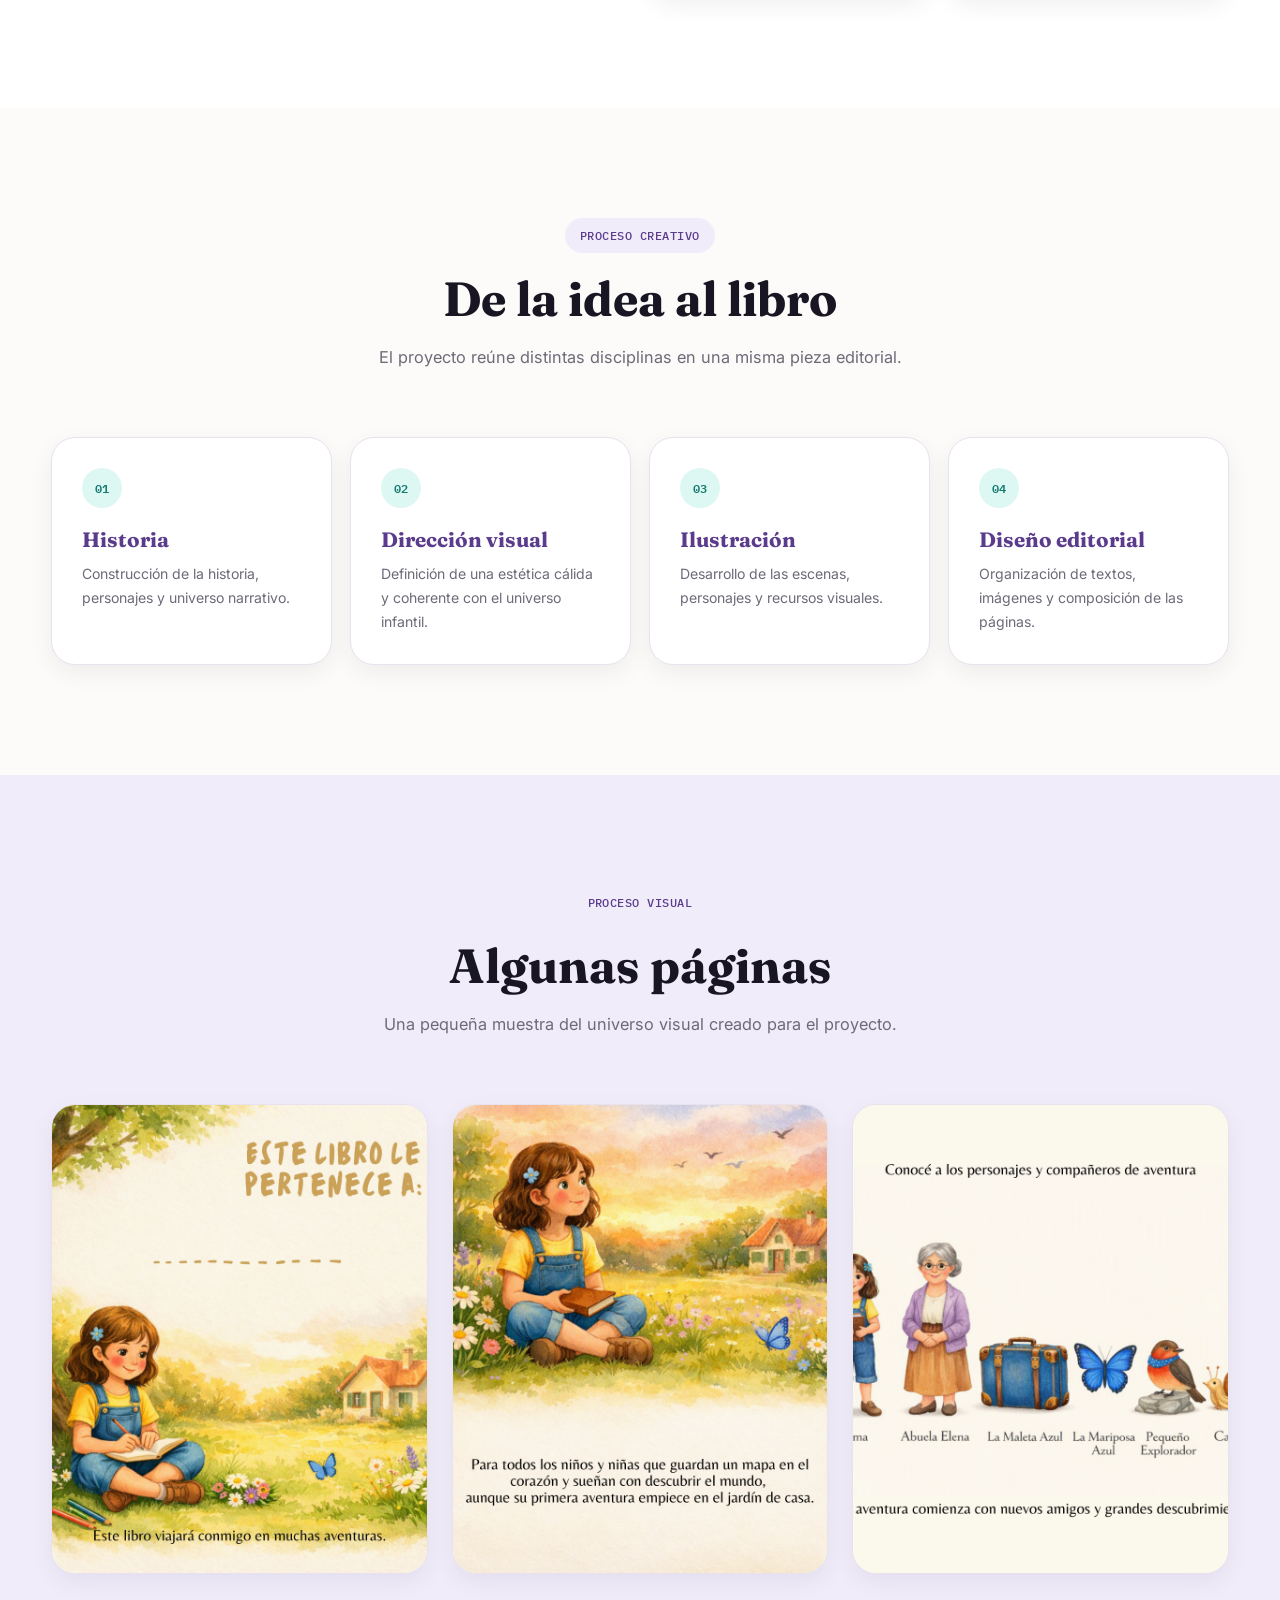
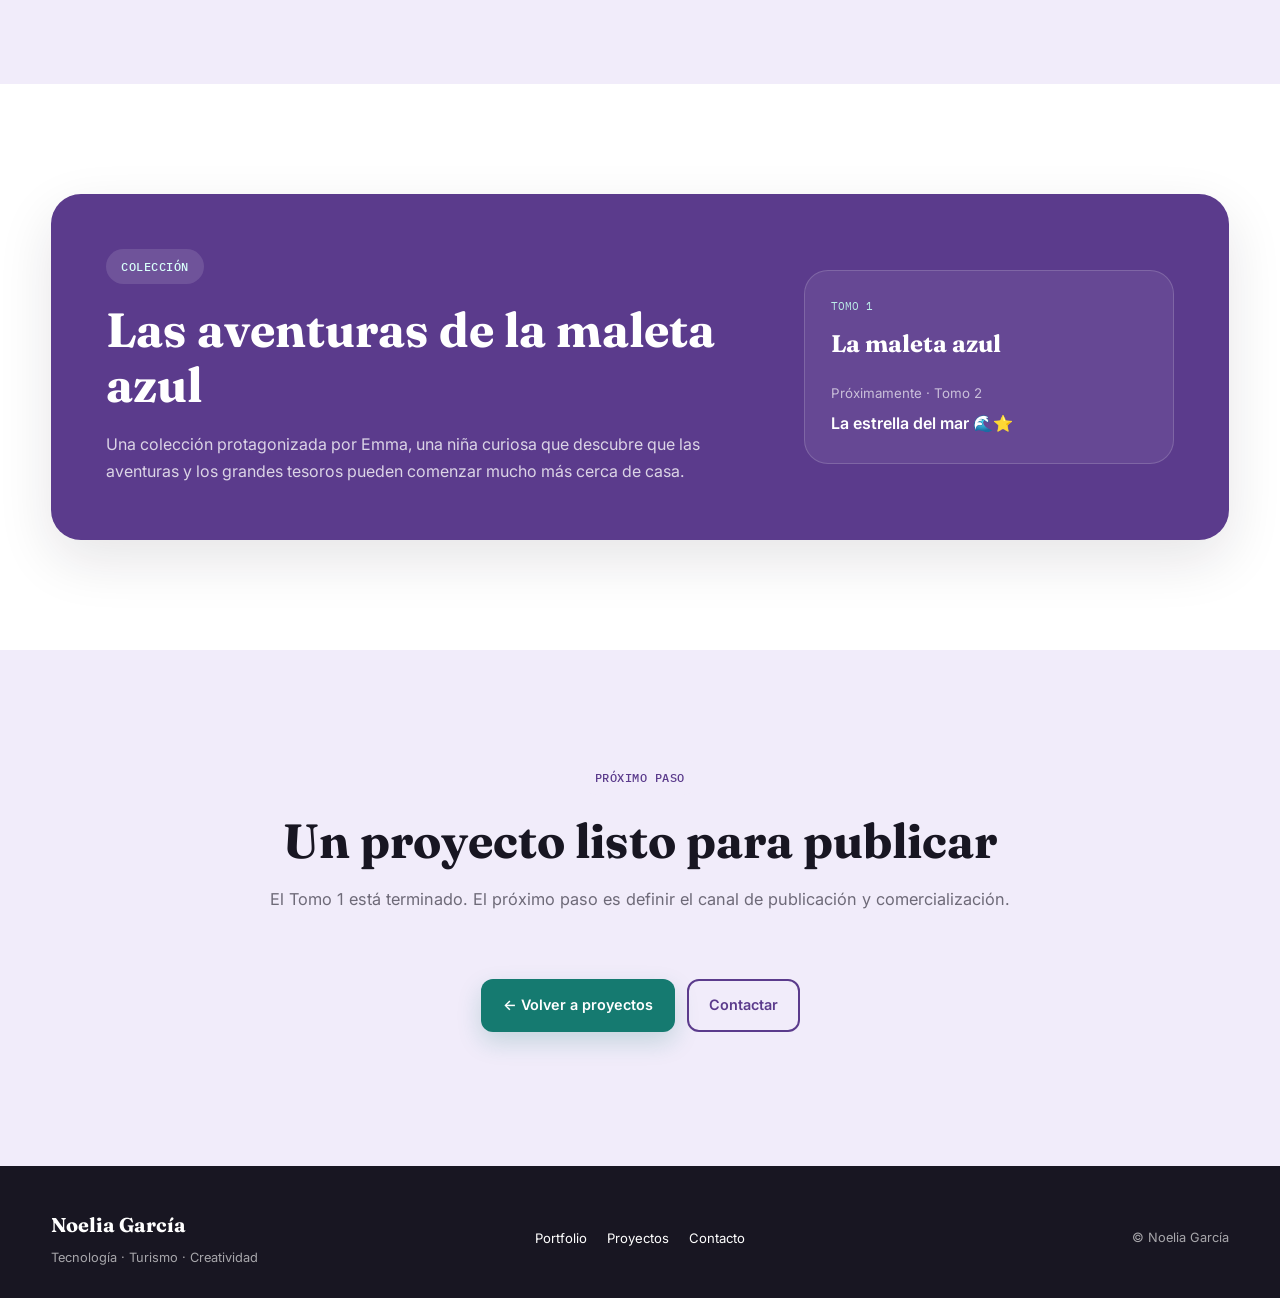
==== commit 0513a443: "Update index.html" ====
--- a/proyectos/maleta-azul/index.html
+++ b/proyectos/maleta-azul/index.html
@@ -646,7 +646,7 @@
                         <div class="project-image-wrap">
 
                             <img
-                                src="../../assets/images/projects/maleta-azul/pagina-01.png"
+                                src="../../assets/images/projects/maleta-azul/pagina-01.jpg"
                                 alt="Página interior de Las aventuras de la maleta azul"
                                 loading="lazy"
                             >
@@ -900,4 +900,4 @@
 
 </body>
 
-</html>+</html>
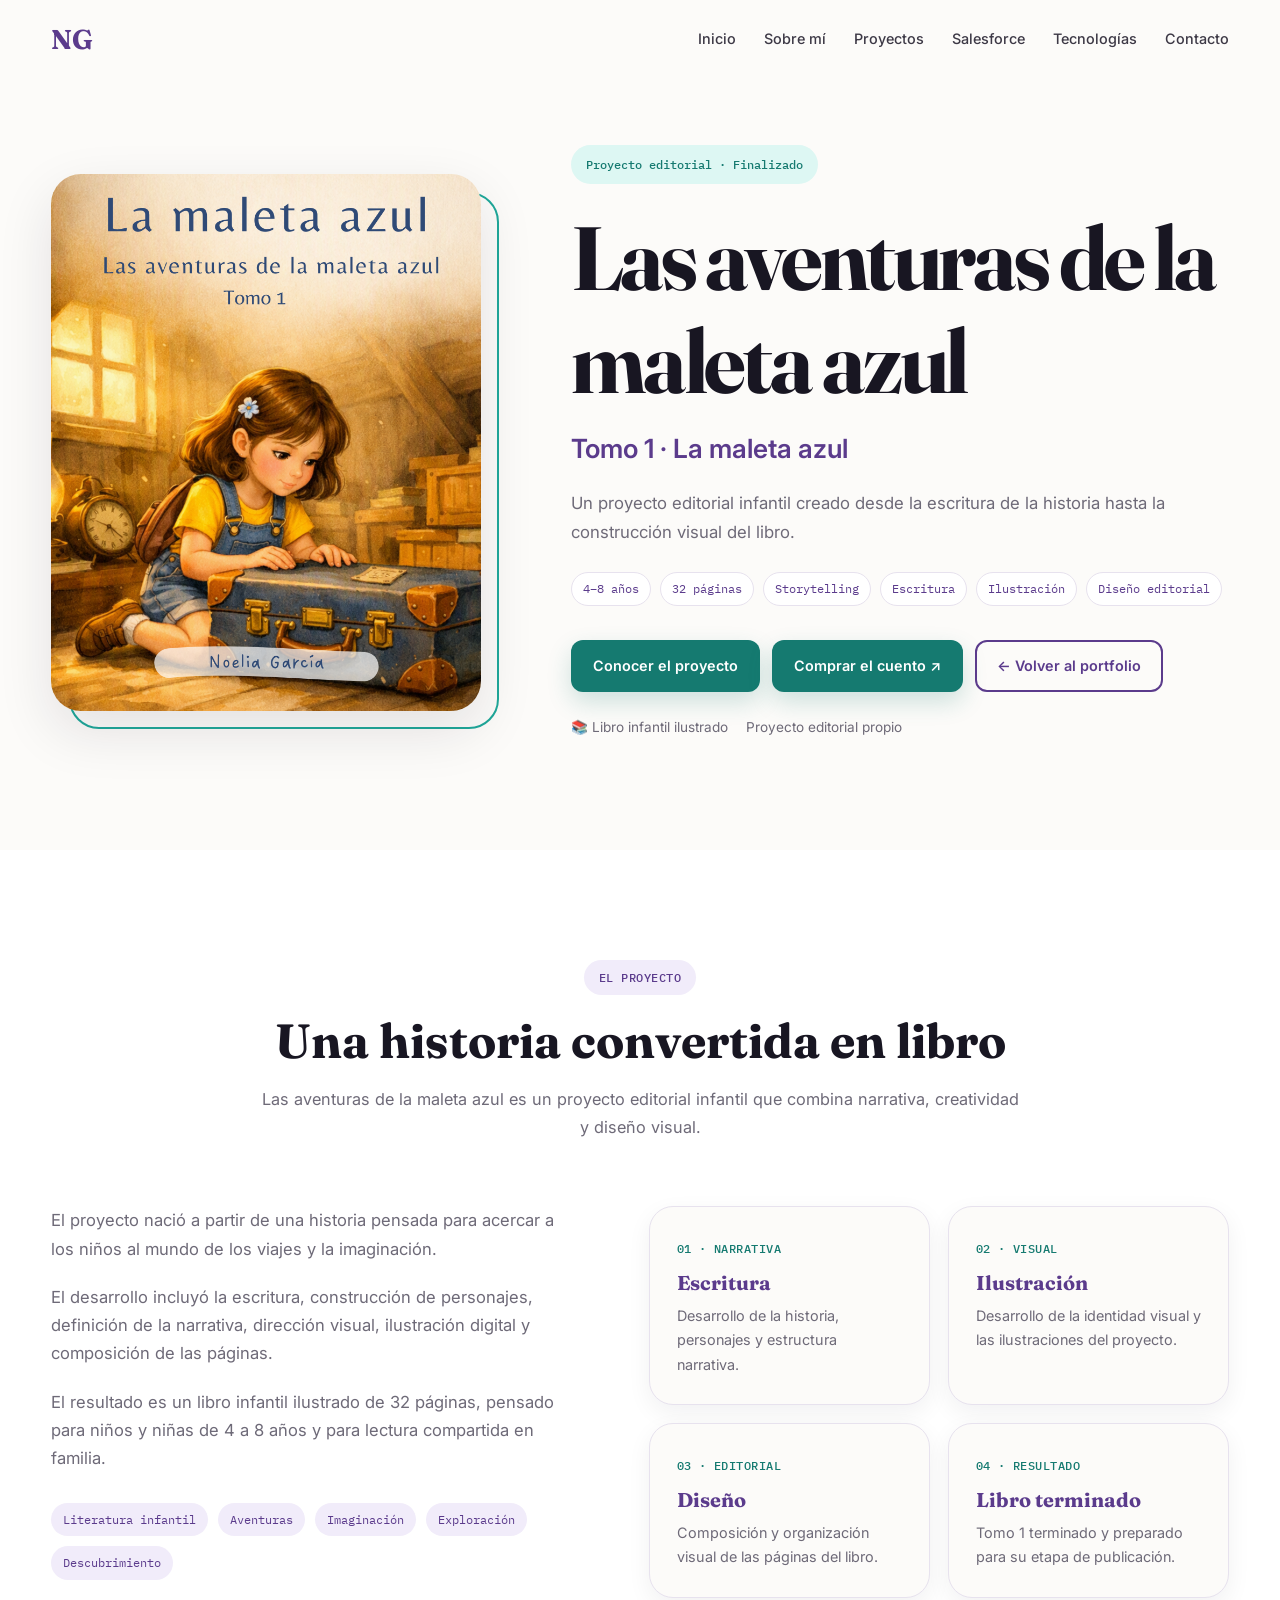
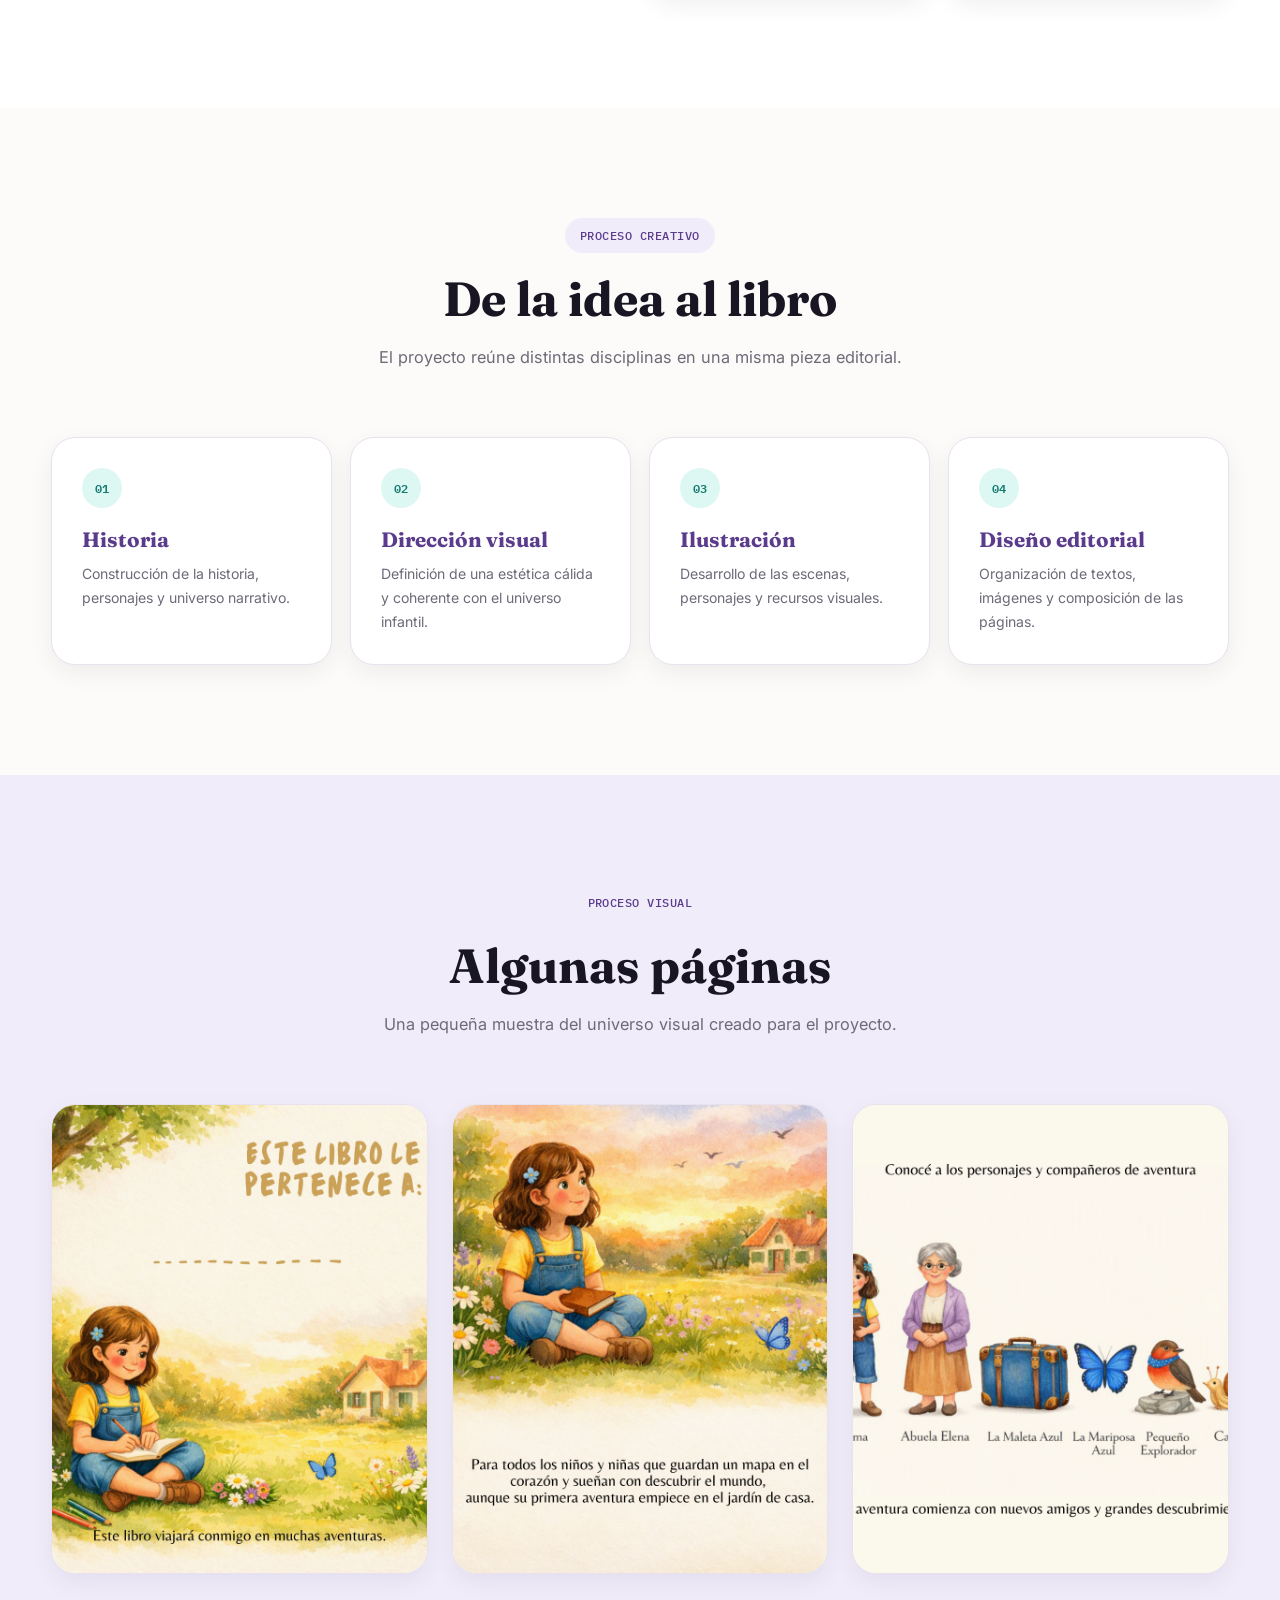
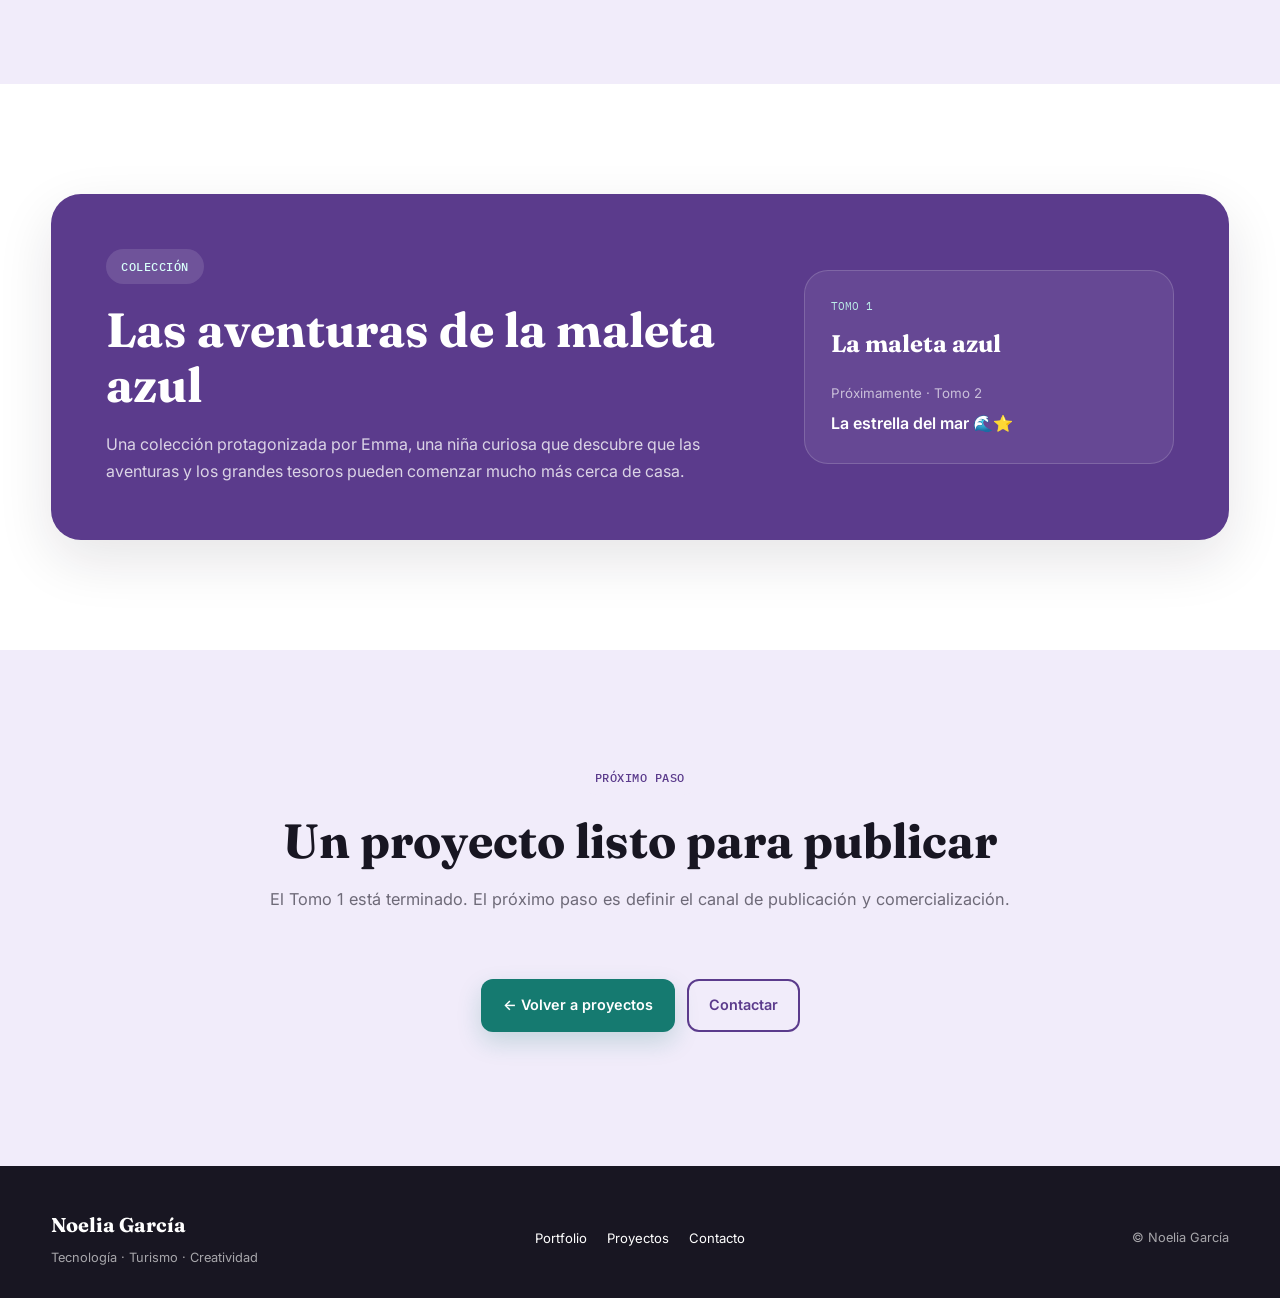
==== commit 96134200: "Update index.html" ====
--- a/proyectos/maleta-azul/index.html
+++ b/proyectos/maleta-azul/index.html
@@ -251,6 +251,15 @@
                             Conocer el proyecto
                         </a>
 
+                        <a
+                            href="https://payhip.com/b/DRJZP"
+                            class="btn btn-primary"
+                            target="_blank"
+                            rel="noopener noreferrer"
+                        >
+                            Comprar el cuento ↗
+                        </a>
+
 
                         <a
                             href="../../index.html#projects"
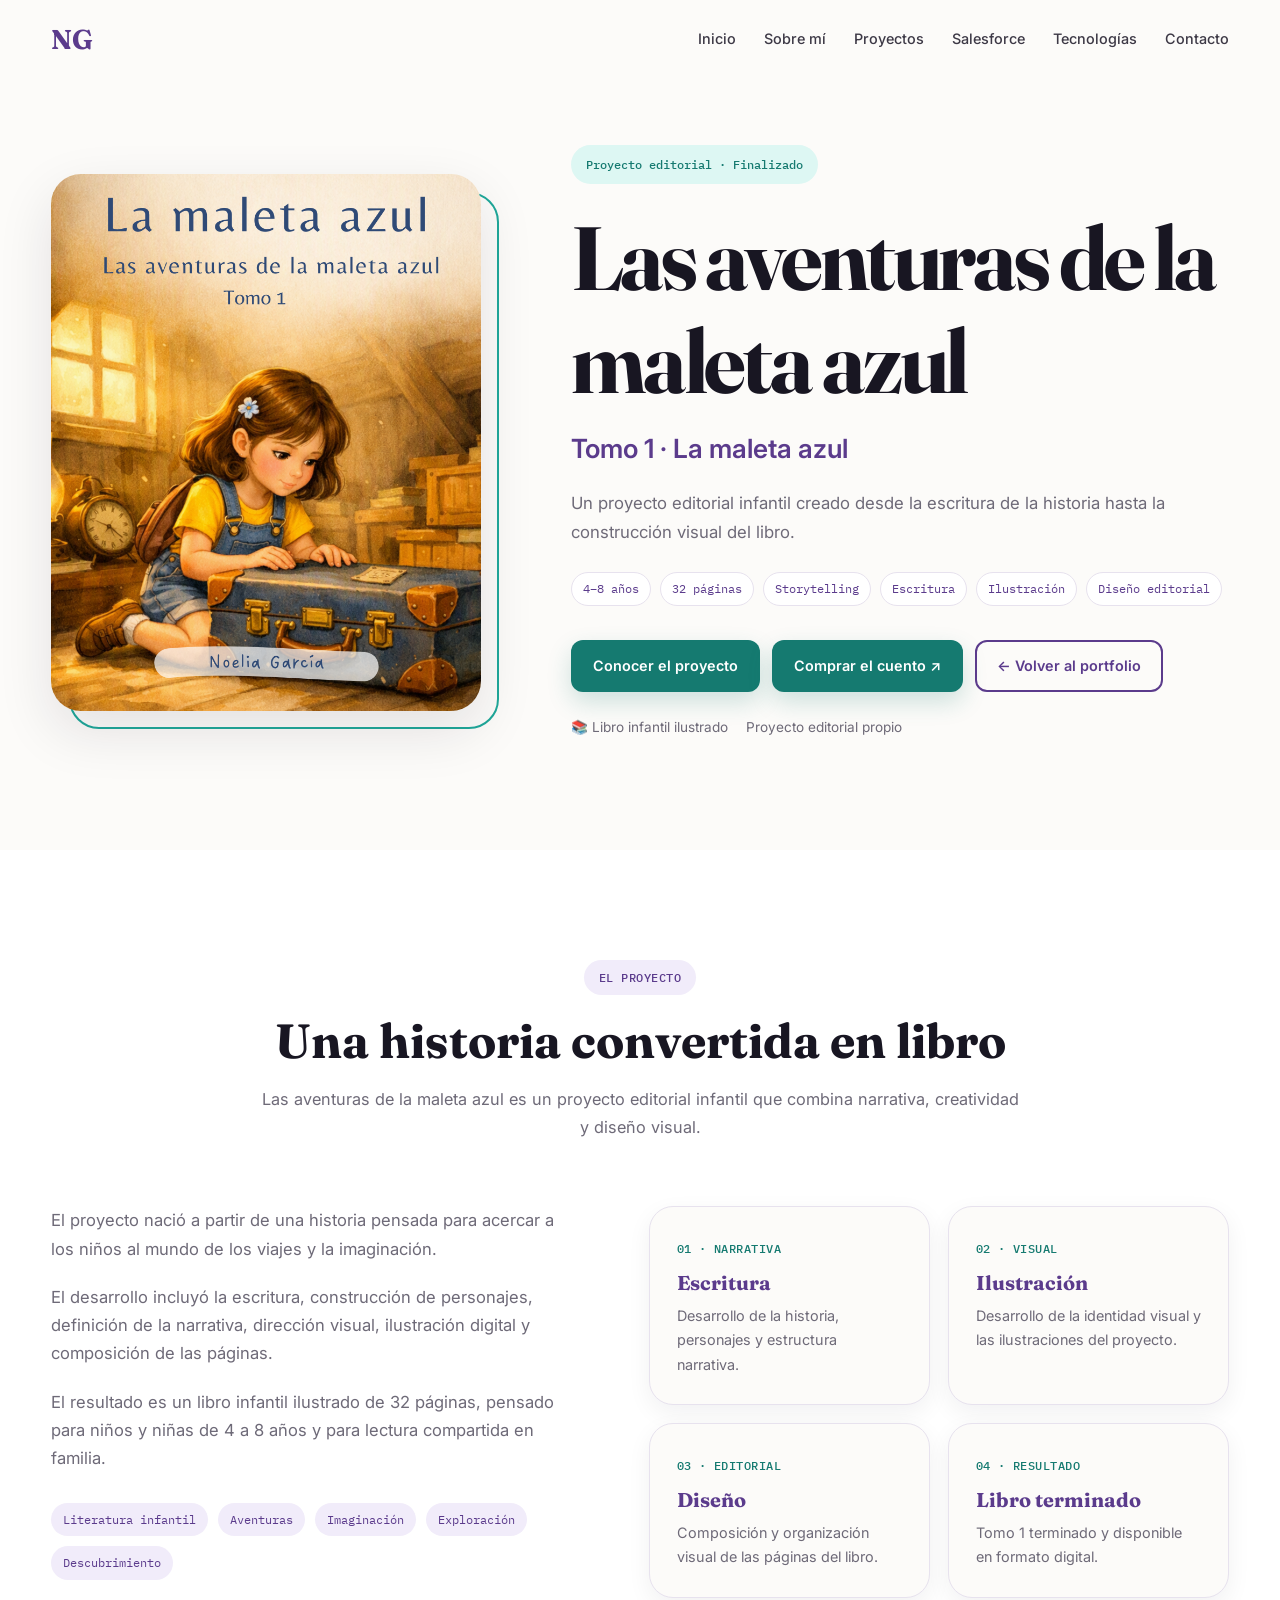
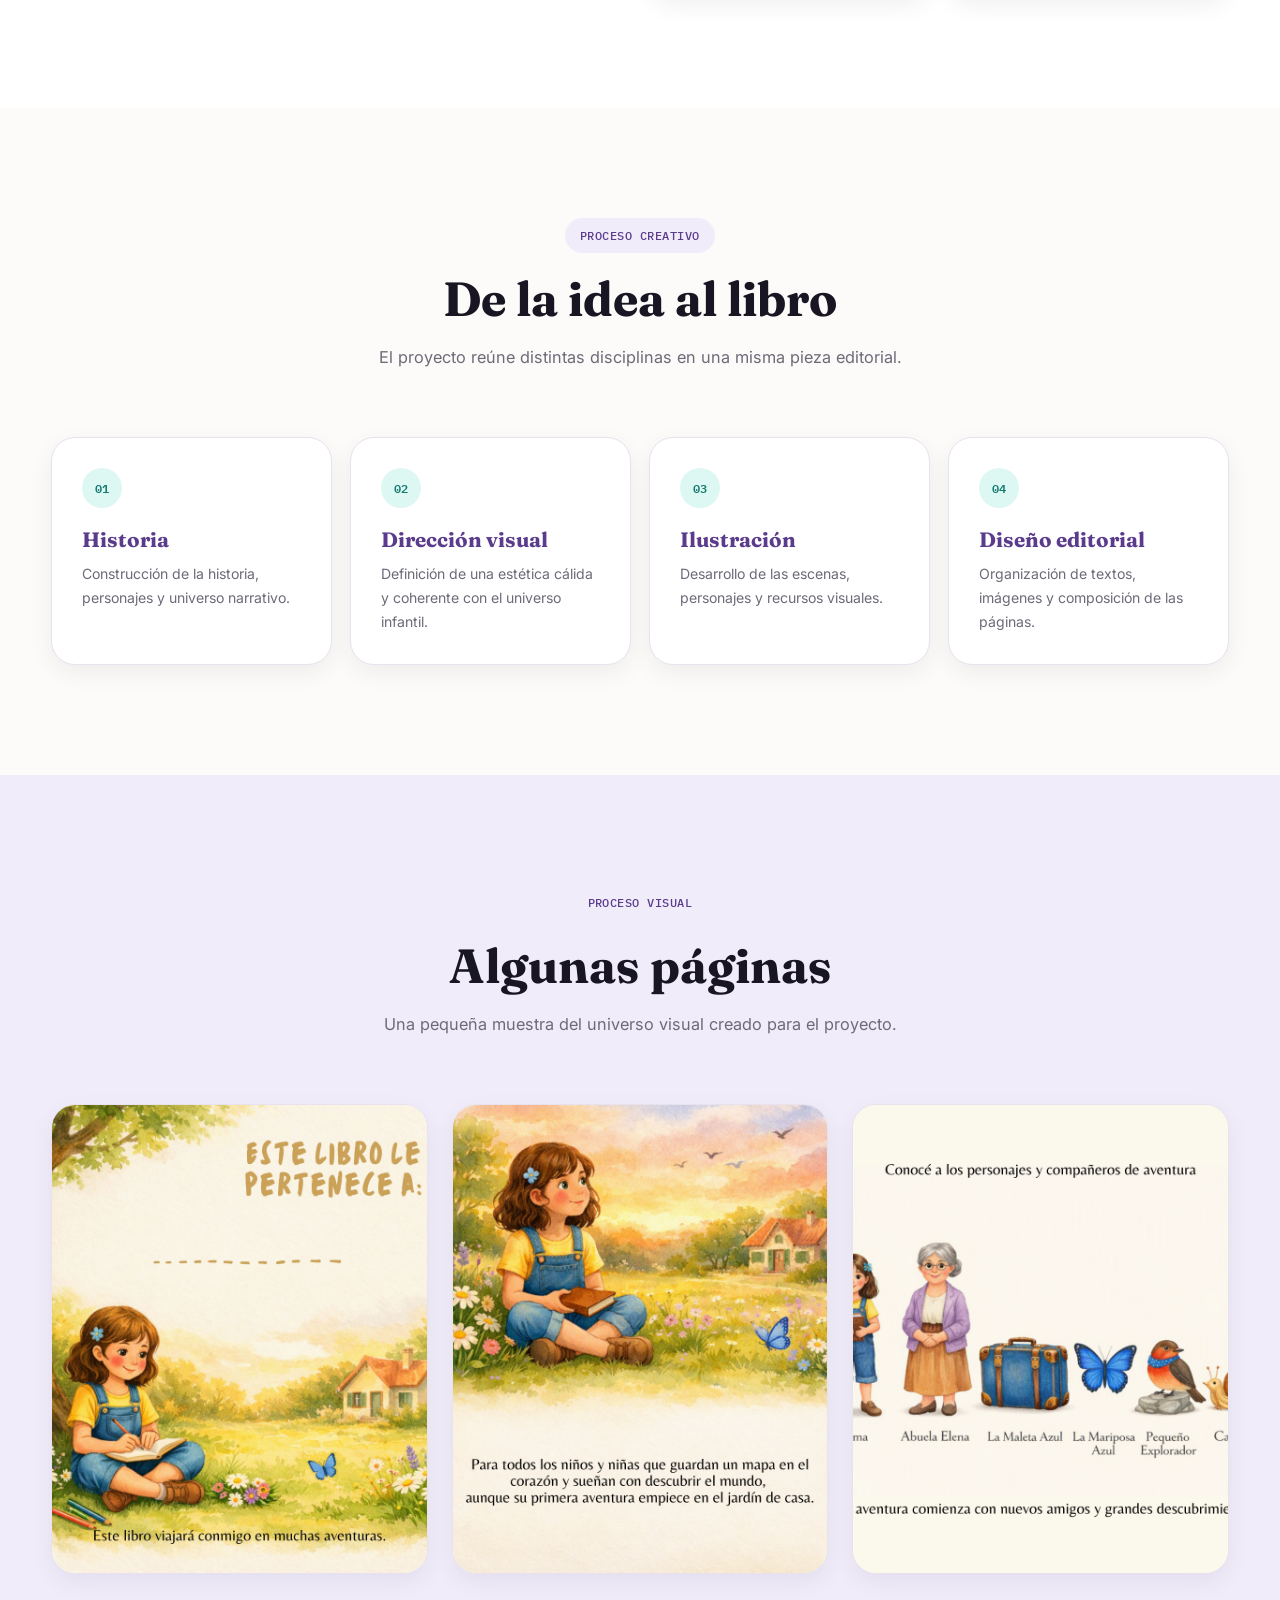
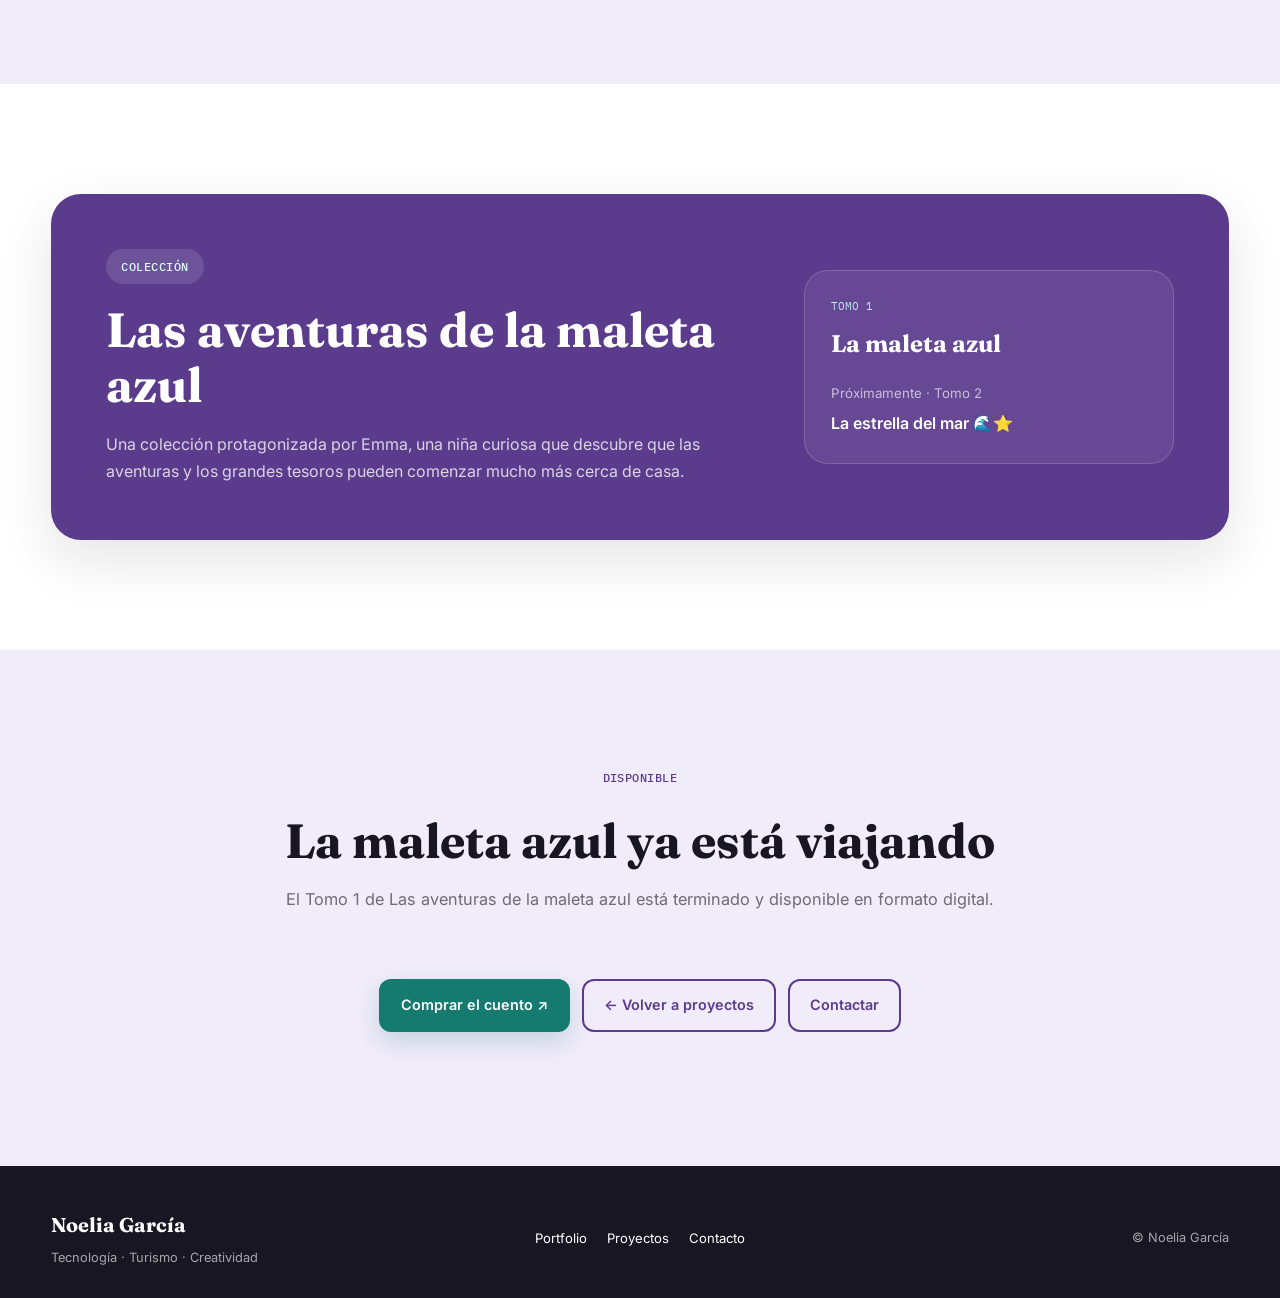
==== commit 9a2b1ab4: "Update index.html" ====
--- a/proyectos/maleta-azul/index.html
+++ b/proyectos/maleta-azul/index.html
@@ -468,8 +468,8 @@
 
                             <p>
 
-                                Tomo 1 terminado y preparado
-                                para su etapa de publicación.
+                                Tomo 1 terminado y disponible 
+                                en formato digital.
 
                             </p>
 
@@ -776,59 +776,64 @@
         ====================================================== -->
 
         <section
-            class="contact section project-cta"
-            id="contact"
-        >
-
-            <div class="container contact-container">
-
-
-                <div class="section-header">
-
-                    <span class="section-tag">
-                        Próximo paso
-                    </span>
-
-
-                    <h2>
-                        Un proyecto listo para publicar
-                    </h2>
-
-
-                    <p>
-
-                        El Tomo 1 está terminado.
-                        El próximo paso es definir el canal
-                        de publicación y comercialización.
-
-                    </p>
-
-                </div>
-
-
-                <div class="hero-buttons">
-
-                    <a
-                        href="../../index.html#projects"
-                        class="btn btn-primary"
-                    >
-                        ← Volver a proyectos
-                    </a>
-
-
-                    <a
-                        href="../../index.html#contact"
-                        class="btn btn-secondary"
-                    >
-                        Contactar
-
-                    </a>
-
-                </div>
-
-            </div>
-
-        </section>
+    class="contact section project-cta"
+    id="contact"
+>
+
+    <div class="container contact-container">
+
+        <div class="section-header">
+
+            <span class="section-tag">
+                Disponible
+            </span>
+
+            <h2>
+                La maleta azul ya está viajando
+            </h2>
+
+            <p>
+
+                El Tomo 1 de Las aventuras de la maleta azul
+                está terminado y disponible en formato digital.
+
+            </p>
+
+        </div>
+
+
+        <div class="hero-buttons">
+
+            <a
+                href="https://payhip.com/b/DRJZP"
+                class="btn btn-primary"
+                target="_blank"
+                rel="noopener noreferrer"
+            >
+                Comprar el cuento ↗
+            </a>
+
+
+            <a
+                href="../../index.html#projects"
+                class="btn btn-secondary"
+            >
+                ← Volver a proyectos
+            </a>
+
+
+            <a
+                href="../../index.html#contact"
+                class="btn btn-secondary"
+            >
+                Contactar
+            </a>
+
+        </div>
+
+    </div>
+
+</section>
 
 
     </main>
